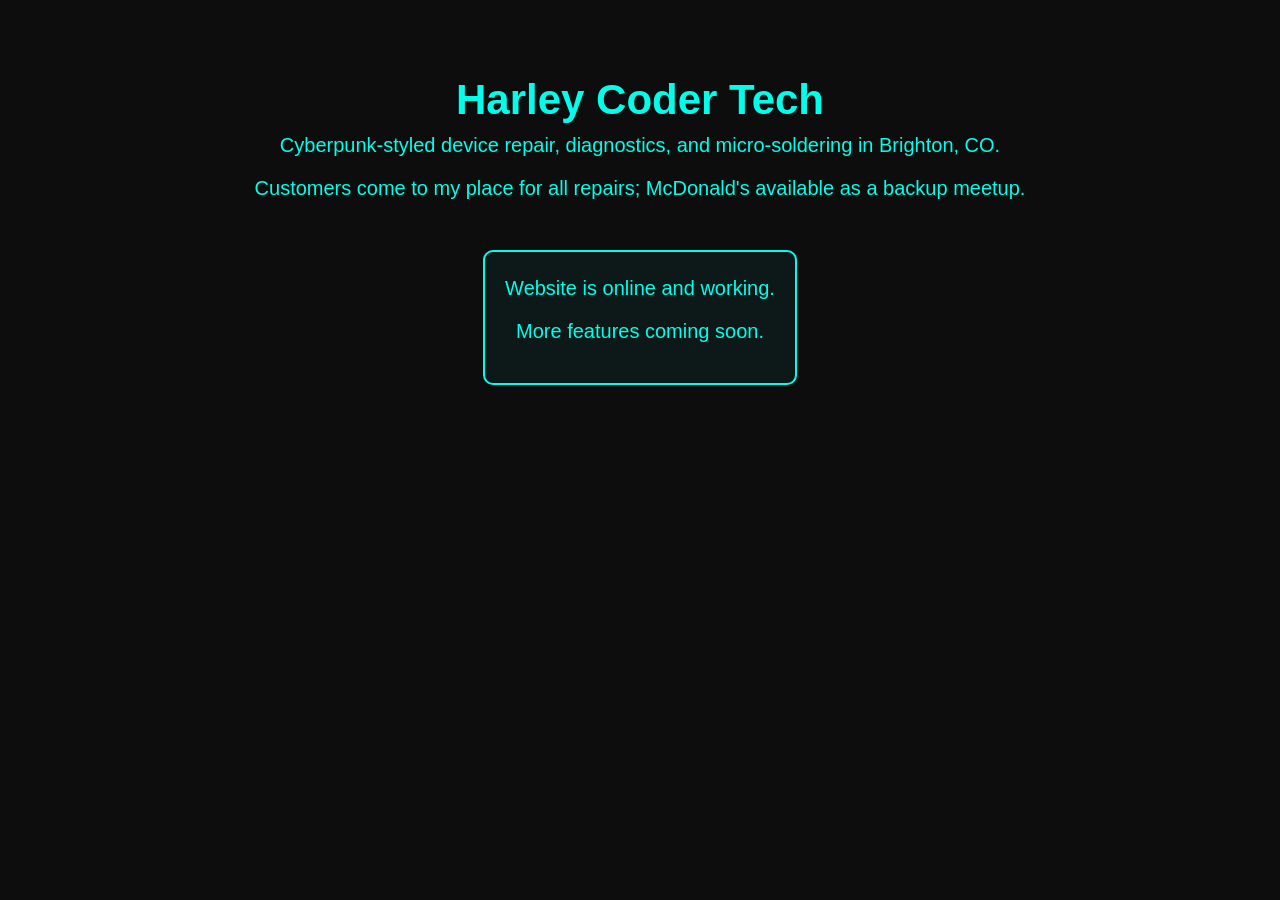
==== index.html @ 74d9d6c1 "Update index.html" ====
                      <!DOCTYPE html>
<html lang="en">
<head>
    <meta charset="UTF-8">
    <meta name="viewport" content="width=device-width, initial-scale=1.0">
    <title>Harley Coder Tech</title>
    <style>
        body {
            background-color: #0d0d0d;
            color: #00ffea;
            font-family: Arial, sans-serif;
            text-align: center;
            padding: 40px;
        }
        h1 {
            font-size: 42px;
            margin-bottom: 10px;
        }
        p {
            font-size: 20px;
            margin-top: 5px;
        }
        .box {
            border: 2px solid #00ffea;
            padding: 20px;
            margin-top: 30px;
            display: inline-block;
            border-radius: 10px;
            background: rgba(0,255,234,0.05);
        }
    </style>
</head>
<body>
    <h1>Harley Coder Tech</h1>
    <p>Cyberpunk‑styled device repair, diagnostics, and micro‑soldering in Brighton, CO.</p>
    <p>Customers come to my place for all repairs; McDonald's available as a backup meetup.</p>

    <div class="box">
        <p>Website is online and working.</p>
        <p>More features coming soon.</p>
    </div>
</body>
</html>
                                                                                                                                                                                                                                                                                                                                                                                                                                                                                                                                                                                                                                                                                                                                                                                                                                                                                                                                                                                                                                                                                                                                                                                                                                                                                                                                                                                                                                                                                                                                                                                                                                                                                                                                                                                                                                                                                                                                                                                                                                                                                                                                                                                                                                                                                                                                                                                                                                                                                                                                                                                                                                                                                                                                                                                                                                                                                                                                                                                                                                                                                                                                                                                                                                                                                                                                                                                                                                                                                                                                                                                                                                                                                                                                                                                                                                                                                                                                                                                                                                                                                                                                                                                                                                                                                                                                                                                                                                                                                                                                                                                                                                                                                                                                                                                                                                                                                                                                                                                                                                                                                                                                                                                                                                                                                                                                                                                                                                                                                                                                                                                                                                                                                                                                                                                                                                                                                                                                                                                                                                                                                                                                                                                                                                                                                                                                                                                                                                                                                                                                                                                                                                                                                                                                                                                                                                                                                                                                                                                                                                                                                                                                                                                                                                                                                                                                                                                                                                                                                                                                                                                                                                                                                                                                                                                                                                                                                                                                                                                                                                                                                                                                                                                                                                                                                                                                                                                                                                                                                                                                                                                                                                                                                                                                                                                                                                                                                                                                                                                                                                                                                                                                                                                                                                                                                                                                                                                                                                                                                                                                                                                                                                                                                                                                                                                                                                                                                                                                                                                                                                                                                                                                                                                                                                                                                                                                                                                                                                                                                                                                                                                                                                                                                                                                                                                                                                                                                                                                                                                                                                                                                                                                                                                                                                                                                                                                                                                                                                                                                                                                                                                                                                                                                                                                                                                                                                                                                                                                                                                                                                                                                                                                                                                                                                                                                                                                                                                                                                                                                                                                                                                                                                                                                                                                                                                                                                                                                                                                                                                                                                                                                                                                                                                                                                                                                                                                                                                                                                                                                                                                                                                                                                                                                                                                                                                                                                                                                                                                                                                                                                                                                                                                                                                                                                                                                                                                                                                                                                                                                                                                                                                                                                                                                                                                                                                                                                                                                                                                                                                                                                                                                                                                                                                                                                                                                                                                                                                                                                                                                                                                                                                                                                                                                                                                                                                                                                                                                                                                                                                                                                                                                                                                                                                                                                                                                                                                                                                                                                                                                                                                                                                                                                                                                                                                                                                                                                                                                                                                                                                                                                                                                                                                                                                                                                                                                                                                                                                                                                                                                                                                                                                                                                                                                                                                                                                                                                                                                                                                                                                                                                                                                                                                                                                                                                                                                                                                                                                                                                                                                                                                                                                                                                                                                                                                                                                                                                                                                                                                                                                                                                                                                                                                                                                                                                                                                                                                                                                                                                                                                                                                                                                                                                                                                                                                                                                                                                                                                                                                                                                                                                                                                                                                                                                                                                                                                                                                                                                                                                                                                                                                                                                                                                                                                                                                                                                                                                                                                                                                                                                                                                                                                                                                                                                                                                                                                                                                                                                                                                                                                                                                                                                                                                                                                                                                                                                                                                                                                                                                                                                                                                                                                                                                                                                                                                                                                                                                                                                                                                                                                                                                                                                                                                                                                                                                                                                                                                                                                                                                                                                                                                                                                                                                                                                                                                                                                                                                                                                                                                                                                                                                                                                                                                                                                                                                                                                                                                                                                                                                                                                                                                                                                                                                                                                                                                                                                                                                                                                                                                                                                                                                                                                                                                                                                                                                                                                                                                                                                                                                                                                                                                                                                                                                                                                                                                                                                                                                                                                                                                                                                                                                                                                                                                                                                                                                                                                                                                                                                                                                                                                                                                                                                                                                                                                                                                                                                                                                                                                                                                                                                                                                                                                                                                                                                                                                                                                                                                                                                                                                                                                                                                                                                                                                                                                                                                                                                                                                                                                                                                                                                                                                                                                                                                                                                                                                                                                                                                                                                                                                                                                                                                                                                                                                                                                                                                                                                                                                                                                                                                                                                                                                                                                                                                                                                                                                                                                                                                                                                                                                                                                                                                                                                                                                                                                                                                                                                                                                                                                                                                                                                                                                                                                                                                                                                                                                                                                                                                                                                                                                                                                                                                                                                                                                                                                                                                                                                                                                                                                                                                                                                                                                                                                                                                                                                                                                                                                                                                                                                                                                                                                                                                                                                                                                                                                                                                                                                                                                                                                                                                                                                                                                                                                                                                                                                                                                                                                                                                                                                                                                                                                                                                                                                                                                                                                                                                                                                                                                                                                                                                                                                                                                                                                                                                                                                                                                                                                                                                                                                                                                                                                                                                                                                                                                                                                                                                                                                                                                                                                                                                                                                                                                                                                                                                                                                                                                                                                                                                                                                                                                                                                                                                                                                                                                                                                                                                                                                                                                                                                                                                                                                                                                                                                                                                                                                                                                                                                                                                                                                                                                                                                                                                                                                                                                                                                                                                                                                                                                                                                                                                                                                                                                                                                                                                                                                                                                                                                                                                                                                                                                                                                                                                                                                                                                                                                                                                                                                                                                                                                                                                                                                                                                                                                                                                                                                                                                                                                                                                                                                                                                                                                                                                                                                                                                                                                                                                                                                                                                                                                                                                                                                                                                                                                                                                                                                                                                                                                                                                                                                                                                                                                                                                                                                                                                                                                                                                                                                                                                                                                                                                                                                                                                                                                                                                                                                                                                                                                                                                                                                                                                                                                                                                                                                                                                                                                                                                                                                                                                                                                                                                                                                                                                                                                                                                                                                                                                                                                                                                                                                                                                                                                                                                                                                                                                                                                                                                                                                                                                                                                                                                                                                                                                                                                                                                                                                                                                                                                                                                                                                                                                                                                                                                                                                                                                                                                                                                                                                                                                                                                                                                                                                                                                                                                                                                                                                                                                                                                                                                                                                                                                                                                                                                                                                                                                                                                                                                                                                                                                                                                                                                                                                                                                                                                                                                                                                                                                                                                                                                                                                                                                                                                                                                                                                                                                                                                                                                                                                                                                                                                                                                                                                                                                                                                                                                                                                                                                                                                                                                                                                                                                                                                                                                                                                                                                                                                                                                                                                                                                                                                                                                                                                                                                                                                                                                                                                                                                                                                                                                                                                                                                                                                                                                                                                                                                                                                                                                                                                                                                                                                                                                                                                                                                                                                                                                                                                                                                                                                                                                                                                                                                                                                                                                                                                                                                                                                                                                                                                                                                                                                                                                                                                                                                                                                                                                                                                                                                                                                                                                                                                                                                                                                                                                                                                                                                                                                                                                                                                                                                                                                                                                                                                                                                                                                                                                                                                                                                                                                                                                                                                                                                                                                                                                                                                                                                                                                                                                                                                                                                                                                                                                                                                                                                                                                                                                                                                                                                                                                                                                                                                                                                                                                                                                                                                                                                                                                                                                                                                                                                                                                                                                                                                                                                                                                                                                                                                                                                                                                                                                                                                                                                                                                                                                                                                                                                                                                                                                                                                                                                                                                                                                                                                                                                                                                                                                                                                                                                                                                                                                                                                                                                                                                                                                                                                                                                                                                                                                                                                                                                                                                                                                                                                                                                                                                                                                                                                                                                                                                                                                                                                                                                                                                                                                                                                                                                                                                                                                                                                                                                                                                                                                                                                                                                                                                                                                                                                                                                                                                                                                                                                                                                                                                                                                                                                                                                                                                                                                                                                                                                                                                                                                                                                                                                                                                                                                                                                                                                                                                                                                                                                                                                                                                                                                                                                                                                                                                                                                                                                                                                                                                                                                                                                                                                                                                                                                                                                                                                                                                                                                                                                                                                                                                                                                                                                                                                                                                                                                                                                                                                                                                                                                                                                                                                                                                                                                                                                                                                                                                                                                                                                                                                                                                                                                                                                                                                                                                                                                                                                                                                                                                                                                                                                                                                                                                                                                                                                                                                                                                                                                                                                                                                                                                                                                                                                                                                                                                                                                                                                                                                                                                                                                                                                                                                                                                                                                                                                                                                                                                                                                                                                                                                                                                                                                                                                                                                                                                                                                                                                                                                                                                                                                                                                                                                                                                                                                                                                                                                                                                                                                                                                                                                                                                                                                                                                                                                                                                                                                                                                                                                                                                                                                                                                                                                                                                                                                                                                                                                                                                                                                                                                                                                                                                                                                                                                                                                                                                                                                                                                                                                                                                                                                                                                                                                                                                                                                                                                                                                                                                                                                                                                                                                                                                                                                                                                                                                                                                                                                                                                                                                                                                                                                                                                                                                                                                                                                                                                                                                                                                                                                                                                                                                                                                                                                                                                                                                                                                                                                                                                                                                                                                                                                                                                                                                                                                                                                                                                                                                                                                                                                                                                                                                                                                                                                                                                                                                                                                                                                                                                                                                                                                                                                                                                                                                                                                                                                                                                                                                                                                                                                                                                                                                                                                                                                                                                                                                                                                                                                                                                                                                                                                                                                                                                                                                                                                                                                                                                                                                                                                                                                                                                                                                                                                                                                                                                                                                                                                                                                                                                                                                                                                                                                                                                                                                                                                                                                                                                                                                                                                                                                                                                                                                                                                                                                                                                                                                                                                                                                                                                                                                                                                                                                                                                                                                                                                                                                                                                                                                                                                                                                                                                                                                                                                                                                                                                                                                                                                                                                                                                                                                                                                                                                                                                                                                                                                                                                                                                                                                                                                                                                                                                                                                                                                                                                                                                                                                                                                                                                                                                                                                                                                                                                                                                                                                                                                                                                                                                                                                                                                                                                                                                                                                                                                                                                                                                                                                                                                                                                                                                                                                                                                                                                                                                                                                                                                                                                                                                                                                                                                                                                                                                                                                                                                                                                                                                                                                                                                                                                                                                                                                                                                                                                                                                                                                                                                                                                                                                                                                                                                                                                                                                                                                                                                                                                                                                                                                                                                                                                                                                                                                                                                                                                                                                                                                                                                                                                                                                                                                                                                                                                                                                                                                                                                                                                                                                                                                                                                                                                                                                                                                                                                                                                                                                                                                                                                                                                                                                                                                                                                                                                                                                                                                                                                                                                                                                                                                                                                                                                                                                                                                                                                                                                                                                                                                                                                                                                                                                                                                                                                                                                                                                                                                                                                                                                                                                                                                                                                                                                                                                                                                                                                                                                                                                                                                                                                                                                                                                                                                                                                                                                                                                                                                                                                                                                                                                                                                                                                                                                                                                                                                                                                                                                                                                                                                                                                                                                                                                                                                                                                                                                                                                                                                                                                                                                                                                                                                                                                                                                                                                                                                                                                                                                                                                                                                                                                                                                                                                                                                                                                                                                                                                                                                                                                                                                                                                                                                                                                                                                                                                                                                                                                                                                                                                                                                                                                                                                                                                                                                                                                                                                                                                                                                                                                                                                                                                                                                                                                                                                                                                                                                                                                                                                                                                                                                                                                                                                                                                                                                                                                                                                                                                                                                                                                                                                                                                                                                                                                                                                                                                                                                                                                                                                                                                                                                                                                                                                                                                                                                                                                                                                                                                                                                                                                                                                                                                                                                                                                                                                                                                                                                                                                                                                                                                                                                                                                                                                                                                                                                                                                                                                                                                                                                                                                                                                                                                                                                                                                                                                                                                                                                                                                                                                                                                                                                                                                                                                                                                                                                                                                                                                                                                                                                                                                                                                                                                                                                                                                                                                                                                                                                                                                                                                                                                                                                                                                                                                                                                                                                                                                                                                                                                                                                                                                                                                                                                                                                                                                                                                                                                                                                                                                                                                                                                                                                                                                                                                                                                                                                                                                                                                                                                                                                                                                                                                                                                                                                                                                                                                                                                                                                                                                                                                                                                                                                                                                                                                                                                                                                                                                                                                                                                                                                                                                                                                                                                                                                                                                                                                                                                                                                                                                                                                                                                                                                                                                                                                                                                                                                                                                                                                                                                                                                                                                                                                                                                                                                                                                                                                                                                                                                                                                                                                                                                                                                                                                                                                                                                                                                                                                                                                                                                                                                                                                                                                                                                                                                                                                                                                                                                                                                                                                                                                                                                                                                                                                                                                                                                                                                                                                                                                                                                                                                                                                                                                                                                                                                                                                                                                                                                                                                                                                                                                                                                                                                                                                                                                                                                                                                                                                                                                                                                                                                                                                                                                                                                                                                                                                                                                                                                                                                                                                                                                                                                                                                                                                                                                                                                                                                                                                                                                                                                                                                                                                                                                                                                                                                                                                                                                                                                                                                                                                                                                                                                                                                                                                                                                                                                                                                                                                                                                                                                                                                                                                                                                                                                                                                                                                                                                                                                                                                                                                                                                                                                                                                                                                                                                                                                                                                                                                                                                                                                                                                                                                                                                                                                                                                                                                                                                                                                                                                                                                                                                                                                                                                                                                                                                                                                                                                                                                                                                                                                                                                                                                                                                                                                                                                                                                                                                                                                                                                                                                                                                                                                                                                                                                                                                                                                                                                                                                                                                                                                                                                                                                                                                                                                                                                                                                                                                                                                                                                                                                                                                                                                                                                                                                                                                                                                                                                                                                                                                                                                                                                                                                                                                                                                                                                                                                                                                                                                                                                                                                                                                                                                                                                                                                                                                                                                                                                                                                                                                                                                                                                                                                                                                                                                                                                                                                                                                                                                                                                                                                                                                                                                                                                                                                                                                                                                                                                                                                                                                                                                                                                                                                                                                                                                                                                                                                                                                                                                                                                                                                                                                                                                                                                                                                                                                                                                                                                                                                                                                                                                                                                                                                                                                                                                                                                                                                                                                                                                                                                                                                                                                                                                                                                                                                                                                                                                                                                                                                                                                                                                                                                                                                                                                                                                                                                                                                                                                                                                                                                                                                                                                                                                                                                                                                                                                                                                                                                                                                                                                                                                                                                                                                                                                                                                                                                                                                                                                                                                                                                                                                                                                                                                                                                                                                                                                                                                                                                                                                                                                                                                                                                                                                                                                                                                                                                                                                                                                                                                                                                                                                                                                                                                                                                                                                                                                                                                                                                                                                                                                                                                                                                                                                                                                                                                                                                                                                                                                                                                                                                                                                                                                                                                                                                                                                                                                                                                                                                                                                                                                                                                                                                                                                                                                                                                                                                                                                                                                                                                                                                                                                                                                                                                                                                                                                                                                                                                                                                                                                                                                                                                                                                                                                                                                                                                                                                                                                                                                                                                                                                                                                                                                                                                                                                                                                                                                                                                                                                                                                                                                                                                                                                                                                                                                                                                                                                                                                                                                                                                                                                                                                                                                                                                                                                                                                                                                                                                                                                                                                                                                                                                                                                                                                                                                                                                                                                                                                                                                                                                                                                                                                                                                                                                                                                                                                                                                                                                                                                                                                                                                                                                                                                                                                                                                                                                                                                                                                                                                                                                                                                                                                                                                                                                                                                                                                                                                                                                                                                                                                                                                                                                                                                                                                                                                                                                                                                                                                                                                                                                                                                                                                                                                                                                                                                                                                                                                                                                                                                                                                                                                                                                                                                                                                                                                                                                                                                                                                                                                                                                                                                                                                                                                                                                                                                                                                                                                                                                                                                                                                                                                                                                                                                                                                                                                                                                                                                                                                                                                                                                                                                                                                                                                                                                                                                                                                                                                                                                                                                                                                                                                                                                                                                                                                                                                                                                                                                                                                                                                                                                                                                                                                                                                                                                                                                                                                                                                                                                                                                                                                                                                                                                                                                                                                                                                                                                                                                                                                                                                                                                                                                                                                                                                                                                                                                                                                                                                                                                                                                                                                                                                                                                                                                                                                                                                                                                                                                                                                                                                                                                                                                                                                                                                                                                                                                                                                                                                                                                                                                                                                                                                                                                                                                                                                                                                                                                                                                                                                                                                                                                                                                                                                                                                                                                                                                                                                                                                                                                                                                                                                                                                                                                                                                                                                                                                                                                                                                                                                                                                                                                                                                                                                                                                                                                                                                                                                                                                                                                                                                                                                                                                                                                                                                                                                                                                                                                                                                                                                                                                                                                                                                                                                                                                                                                                                                                                                                                                                                                                                                                                                                                                                                                                                                                                                                                                                                                                                                                                                                                                                                                                                                                                                                                                                                                                                                                                                                                                                                                                                                                                                                                                                                                                                                                                                                                                                                                                                                                                                                                                                                                                                                                                                                                                                                                                                                                                                                                                                                                                                                                                                                                                                                                                                                                                                                                                                                                                                                                                                                                                                                                                                                                                                                                                                                                                                                                                                                                                                                                                                                                                                                                                                                                                                                                                                                                                                                                                                                                                                                                                                                                                                                                                                                                                                                                                                                                                                                                                                                                                                                                                                                                                                                                                                                                                                                                                                                                                                                                                                                                                                                                                                                                                                                                                                                                                                                                                                                                                                                                                                                                                                                                                                                                                                                                                                                                                                                                                                                                                                                                                                                                                                                                                                                                                                                                                                                                                                                                                                                                                                                                                                                                                                                                                                                                                                                                                                                                                                                                                                                                                                                                                                                                                                                                                                                                                                                                                                                                                                                                                                                                                                                                                                                                                                                                                                                                                                                                                                                                                                                                                                                                                                                                                                                                                                                                                                                                                                                                                                                                                                                                                                                                                                                                                                                                                                                                                                                                                                                                                                                                                                                                                                                                                                                                                                                                                                                                                                                                                                                                                                                                                                                                                                                                                                                                                                                                                                                                                                                                                                                                                                                                                                                                                                                                                                                                                                                                                                                                                                                                                                                                                                                                                                                                                                                                                                                                                                                                                                                                                                                                                                                                                                                                                                                                                                                                                                                                                                                                                                                                                                                                                                                                                                                                                                                                                                                                                                                                                                                                                                                                                                                                                                                                                                                                                                                                                                                                                                                                                                                                                                                                                                                                                                                                                                                                                                                                                                                                                                                                                                                                                                                                                                                                                                                                                                                                                                                                                                                                                                                                                                                                                                                                                                                                                                                                                                                                                                                                                                                                                                                                                                                                                                                                                                                                                                                                                                                                                                                                                                                                                                                                                                                                                                                                                                                                                                                                                                                                                                                                                                                                                                                                                                                                                                                                                                                                                                                                                                                                                                                                                                                                                                                                                                                                                                                                                                                                                                                                                                                                                                                                                                                                                                                                                                                                                                                                                                                                                                                                                                                                                                                                                                                                                                                                                                                                                                                                                                                                                                                                                                                                                                                                                                                                                                                                                                                                                                                                                                                                                                                                                                                                                                                                                                                                                                                                                                                                                                                                                                                                                                                                                                                                                                                                                                                                                                                                                                                                                                                                                                                                                                                                                                                                                                                                                                                                                                                                                                                                                                                                                                                                                                                                                                                                                                                                                                                                                                                                                                                                                                                                                                                                                                                                                                                                                                                                                                                                                                                                                                                                                                                                                                                                                                                                                                                                                                                                                                                                                                                                                                                                                                                                                                                                                                                                                                                                                                                                                                                                                                                                                                                                                                                                                                                                                                                                                                                                                                                                                                                                                                                                                                                                                                                                                                                                                                                                                                                                                                                                                                                                                                                                                                                                                                                                                                                                                                                                                                                                                                                                                                                                                                                                                                                                                                                                                                                                                                                                                                                                                                                                                                                                                                                                                                                                                                                                                                                                                                                                                                                                                                                                                                                                                                                                                                                                                                                                                                                                                                                                                                                                                                                                                                                                                                                                                                                                                                                                                                                                                                                                                                                                                                                                                                                                                                                                                                                                                                                                                                                                                                                                                                                                                                                                                                                                                                                                                                                                                                                                                                                                                                                                                                                                                                                                                                                                                                                                                                                                                                                                                                                                                                                                                                                                                                                                                                                                                                                                                                                                                                                                                                                                                                                                                                                                                                                                                                                                                                                                                                                                                                                                                                                                                                                                                                                                                                                                                                                                                                                                                                                                                                                                                                                                                                                                                                                                                                                                                                                                                                                                                                                                                                                                                                                                                                                                                                                                                                                                                                                                                                                                                                                                                                                                                                                                                                                                                                                                                                                                                                                                                                                                                                                                                                                                                                                                                                                                                                                                                                                                                                                                                                                                                                                                                                                                                                                                                                                                                                                                                                                                                                                                                                                                                                                                                                                                                                                                                                                                                                                                                                                                                                                                                                                                                                                                                                                                                                                                                                                                                                                                                                                                                                                                                                                                                                                                                                                                                                                                                                                                                                                                                                                                                                                                                                                                                                                                                                                                                                                                                                                                                                                                                                                                                                                                                                                                                                                                                                                                                                                                                                                                                                                                                                                                                                                                                                                                                                                                                                                                                                                                                                                                                                                                                                                                                                                                                                                                                                                                                                                                                                                                                                                                                                                                                                                                                                                                                                                                                                                                                                                                                                                                                                                                                                                                                                                                                                                                                                                                                                                                                                                                                                                                                                                                                                                                                                                                                                                                                                                                                                                                                                                                                                                                                                                                                                                                                                                                                                                                                                                                                                                                                                                                                                                                                                                                                                                                                                                                                                                                                                                                                                                                                                                                                                                                                                                                                                                                                                                                                                                                                                                                                                                                                                                                                                                                                                                                                                                                                                                                                                                                                                                                                                                                                                                                                                                                                                                                                                                                                                                                                                                                                                                                                                                                                                                                                                                                                                                                                                                                                                                                                                                                                                                                                                                                                                                                                                                                                                                                                                                                                                                                                                                                                                                                                                                                                                                                                                                                                                                                                                                                                                                                                                                                                                                                                                                                                                                                                                                                                                                                                                                                                                                                                                                                                                                                                                                                                                                                                                                                                                                                                                                                                                                                                                                                                                                                                                                                                                                                                                                                                                                                                                                                                                                                                                                                                                                                                                                                                                                                                                                                                                                                                                                                                                                                                                                                                                                                                                                                                                                                                                                                                                                                                                                                                                                                                                                                                                                                                                                                                                                                                                                                                                                                                                                                                                                                                                                                                                                                                                                                                                                                                                                                                                                                                                                                                                                                                                                                                                                                                                                                                                                                                                                                                                                                                                                                                                                                                                                                                                                                                                                                                                                                                                                                                                                                                                                                                                                                                                                                                                                                                                                                                                                                                                                                                                                                                                                                                                                                                                                                                                                                                                                                                                                                                                                                                                                                                                                                                                                                                                                                                                                                                                                                                                                                                                                                                                                                                                                                                                                                                                                                                                                                                                                                                                                                                                                                                                                                                                                                                                                                                                                                                                                                                                                                                                                                                                                                                                                                                                                                                                                                                                                                                                                                                                                                                                                                                                                                                                                                                                                                                                                                                                                                                                                                                                                                                                                                                                                                                                                                                                                                                                                                                                                                                                                                                                                                                                                                                                                                                                                                                                                                                                                                                                                                                                                                                                                                                                                                                                                                                                                                                                                                                                                                                                                                                                                                                                                                                                                                                                                                                                                                                                                                                                                                                                                                                                                                                                                                                                                                                                                                                                                                                                                                                                                                                                                                                                                                                                                                                                                                                                                                                                                                                                                                                                                                                                                                                                                                                                                                                                                                                                                                                                                                                                                                                                                                                                                                                                                                                                                                                                                                                                                                                                                                                                                                                                                                                                                                                                                                                                                                                                                                                                                                                                                                                                                                                                                                                                                                                                                                                                                                                                                                                                                                                                                                                                                                                                                                                                                                                                                                                                                                                                                                                                                                                                                                                                                                                                                                                                                                                                                                                                                                                                                                                                                                                                                                                                                                                                                                                                                                                                                                                                                                                                                                                                                                                                                                                                                                                                                                                                                                                                                                                                                                                                                                                                                                                                                                                                                                                                                                                                                                                                                                                                                                                                                                                                                                                                                                                                                                                                                                                                                                                                                                                                                                                                                                                                                                                                                                                                                                                                                                                                                                                                                                                                                                                                                                                                                                                                                                                                                                                                                                                                                                                                                                                                                                                                                                                                                                                                                                                                                                                                                                                                                                                                                                                                                                                                                                                                                                                                                                                                                                                                                                                                                                                                                                                                                                                                                                                                                                                                                                                                                                                                                                                                                                                                                                                                                                                                                                                                                                                                                                                                                                                                                                                                                                                                                                                                                                                                                                                                                                                                                                                                                                                                                                                                                                                                                                                                                                                                                                                                                                                                                                                                                                                                                                                                                                                                                                                                                                                                                                                                                                                                                                                                                                                                                                                                                                                                                                                                                                                                                                                                                                                                                                                                                                                                                                                                                                                                                                                                                                                                                                                                                                                                                                                                                                                                                                                                                                                                                                                                                                                                                                                                                                                                                                                                                                                                                                                                                                                                                                                                                                                                                                                                                                                                                                                                                                                                                                                                                                                                                                                                                                                                                                                                                                                                                                                                                                                                                                                                                                                                                                                                                                                                                                                                                                                                                                                                                                                                                                                                                                                                                                                                                                                                                                                                                                                                                                                                                                                                                                                                                                                                                                                                                                                                                                                                                                                                                                                                                                                                                                                                                                                                                                                                                                                                                                                                                                                                                                                                                                                                                                                                                                                                                                                                                                                                                                                                                                                                                                                                                                                                                                                                                                                                                                                                                                                                                                                                                                                                                                                                                                                                                                                                                                                                                                                                                                                                                                                                                                                                                                                                                                                                                                                                                                                                                                                                                                                                                                                                                                                                                                                                                                                                                                                                                                                                                                                                                                                                                                                                                                                                                                                                                                                                                                                                                                                                                                                                                                                                                                                                                                                                                                                                                                                                                                                                                                                                                                                                                                                                                                                                                                                                                                                                                                                                                                                                                                                                                                                                                                                                                                                                                                                                                                                                                                                                                                                                                                                                                                                                                                                                                                                                                                                                                                                                                                                                                                                                                                                                                                                                                                                                                                                                                                                                                                                                                                                                                                                                                                                                                                                                                                                                                                                                                                                                                                                                                                                                                                                                                                                                                                                                                                                                                                                                                                                                                                                                                                                                                                                                                                                                                                                                                                                                                                                                                                                                                                                                                                                                                                                                                                                                                                                                                                                                                                                                                                                                                                                                                                                                                                                                                                                                                                                                                                                                                                                                                                                                                                                                                                                                                                                                                                                                                                                                                                                                                                                                                                                                                                                                                                                                                                                                                                                                                                                                                                                                                                                                                                                                                                                                                                                                                                                                                                                                                                                                                                                                                                                                                                                                                                                                                                                                                                                                                                                                                                                                                                                                                                                                                                                                                                                                                                                                                                                                                                                                                                                                                                                                                                                                                                                                                                                                                                                                                                                                                                                                                                                                                                                                                                                                                                                                                                                                                                                                                                                                                                                                                                                                                                                                                                                                                                                                                                                                                                                                                                                                                                                                                                                                                                                                                                                                                                                                                                                                                                                                                                                                                                                                                                                                                                                                                                                                                                                                                                                                                                                                                                                                                                                                                                                                                                                                                                                                                                                                                                                                                                                                                                                                                                                                                                                                                                                                                                                                                                                                                                                                                                                                                                                                                                                                                                                                                                                                                                                                                                                                                                                                                                                                                                                                                                                                                                                                                                                                                                                                                                                                                                                                                                                                                                                                                                                                                                                                                                                                                                                                                                                                                                                                                                                                                                                                                                                                                                                                                                                                                                                                                                                                                                                                                                                                                                                                                                                                                                                                                                                                                                                                                                                                                                                                                                                                                                                                                                                                                                                                                                                                                                                                                                                                                                                                                                                                                                                                                                                                                                                                                                                                                                                                                                                                                                                                                                                                                                                                                                                                                                                                                                                                                                                                                                                                                                                                                                                                                                                                                                                                                                                                                                                                                                                                                                                                                                                                                                                                                                                                                                                                                                                                                                                                                                                                                                                                                                                                                                                                                                                                                                                                                                                                                                                                                                                                                                                                                                                                                                                                                                                                                                                                                                                                                                                                                                                                                                                                                                                                                                                                                                                                                                                                                                                                                                                                                                                                                                                                                                                                                                                                                                                                                                                                                                                                                                                                                                                                                                                                                                                                                                                                                                                                                                                                                                                                                                                                                                                                                                                                                                                                                                                                                                                                                                                                                                                                                                                                                                                                                                                                                                                                                                                                                                                                                                                                                                                                                                                                                                                                                                                                                                                                                                                                                                                                                                                                                                                                                                                                                                                                                                                                                                                                                                                                                                                                                                                                                                                                                                                                                                                                                                                                                                                                                                                                                                                                                                                                                                                                                                                                                                                                                                                                                                                                                                                                                                                                                                                                                                                                                                                                                                                                                                                                                                                                                                                                                                                                                                                                                                                                                                                                                                                                                                                                                                                                                                                                                                                                                                                                                                                                                                                                                                                                                                                                                                                                                                                                                                                                                                                                                                                                                                                                                                                                                                                                                                                                                                                                                                                                                                                                                                                                                                                                                                                                                                                                                                                                                                                                                                                                                                                                                                                                                                                                                                                                                                                                                                                                                                                                                                                                                                                                                                                                                                                                                                                                                                                                                                                                                                                                                                                                                                                                                                                                                                                                                                                                                                                                                                                                                                                                                                                                                                                                                                                                                                                                                                                                                                                                                                                                                                                                                                                                                                                                                                                                                                                                                                                                                                                                                                                                                                                                                                                                                                                                                                                                                                                                                                                                                                                                                                                                                                                                                                                                                                                                                                                                                                                                                                                                                                                                                                                                                                                                                                                                                                                                                                                                                                                                                                                                                                                                                                                                                                                                                                                                                                                                                                                                                                                                                                                                                                                                                                                                                                                                                                                                                                                                                                                                                                                                                                                                                                                                                                                                                                                                                                                                                                                                                                                                                                                                                                                                                                                                                                                                                                                                                                                                                                                                                                                                                                                                                                                                                                                                                                                                                                                                                                                                                                                                                                                                                                                                                                                                                                                                                                                                                                                                                                                                                                                                                                                                                                                                                                                                                                                                                                                                                                                                                                                                                                                                                                                                                                                                                                                                                                                                                                                                                                                                                                                                                                                                                                                                                                                                                                                                                                                                                                                                                                                                                                                                                                                                                                                                                                                                                                                                                                                                                                                                                                                                                                                                                                                                                                                                                                                                                                                                                                                                                                                                                                                                                                                                                                                                                                                                                                                                                                                                                                                                                                                                                                                                                                                                                                                                                                                                                                                                                                                                                                                                                                                                                                                                                                                                                                                                                                                                                                                                                                                                                                                                                                                                                                                                                                                                                                                                                                                                                                                                                                                                                                                                                                                                                                                                                                                                                                                                                                                                                                                                                                                                                                                                                                                                                                                                                                                                                                                                                                                                                                                                                                                                                                                                                                                                                                                                                                                                                                                                                                                                                                                                                                                                                                                                                                                                                                                                                                                                                                                                                                                                                                                                                                                                                                                                                                                                                                                                                                                                                                                                                                                                                                                                                                                                                                                                                                                                                                                                                                                                                                                                                                                                                                                                                                                                                                                                                                                                                                                                                                                                                                                                                                                                                                                                                                                                                                                                                                                                                                                                                                                                                                                                                                                                                                                                                                                                                                                                                                                                                                                                                                                                                                                                                                                                                                                                                                                                                                                                                                                                                                                                                                                                                                                                                                                                                                                                                                                                                                                                                                                                                                                                                                                                                                                                                                                                                                                                                                                                                                                                                                                                                                                                                                                                                                                                                                                                                                                                                                                                                                                                                                                                                                                                                                                                                                                                                                                                                                                                                                                                                                                                                                                                                                                                                                                                                                                                                                                                                                                                                                                                                                                                                                                                                                                                                                                                                                                                                                                                                                                                                                                                                                                                                                                                                                                                                                                                                                                                                                                                                                                                                                                                                                                                                                                                                                                                                                                                                                                                                                                                                                                                                                                                                                                                                                                                                                                                                                                                                                                                                                                                                                                                                                                                                                                                                                                                                                                                                                                                                                                                                                                                                                                                                                                                                                                                                                                                                                                                                                                                                                                                                                                                                                                                                                                                                                                                                                                                                                                                                                                                                                                                                                                                                                                                                                                                                                                                                                                                                                                                                                                                                                                                                                                                                                                                                                                                                                                                                                                                                                                                                                                                                                                                                                                                                                                                                                                                                                                                                                                                                                                                                                                                                                                                                                                                                                                                                                                                                                                                                                                                                                                                                                                                                                                                                                                                                                                                                                                                                                                                                                                                                                                                                                                                                                                                                                                                                                                                                                                                                                                                                                                                                                                                                                                                                                                                                                                                                                                                                                                                                                                                                                                                                                                                                                                                                                                                                                                                                                                                                                                                                                                                                                                                                                                                                                                                                                                                                                                                                                                                                                                                                                                                                                                                                                                                                                                                                                                                                                                                                                                                                                                                                                                                                                                                                                                                                                                                                                                                                                                                                                                                                                                                                                                                                                                                                                                                                                                                                                                                                                                                                                                                                                                                                                                                                                                                                                                                                                                                                                                                                                                                                                                                                                                                                                                                                                                                                                                                                                                                                                                                                                                                                                                                                                                                                                                                                                                                                                                                                                                                                                                                                                                                                                                                                                                                                                                                                                                                                                                                                                                                                                                                                                                                                                                                                                                                                                                                                                                                                                                                                                                                                                                                                                                                                                                                                                                                                                                                                                                                                                                                                                                                                                                                                                                                                                                                                                                                                                                                                                                                                                                                                                                                                                                                                                                                                                                                                                                                                                                                                                                                                                                                                                                                                                                                                                                                                                                                                                                                                                                                                                                                                                                                                                                                                                                                                                                                                                                                                                                                                                                                                                                                                                                                                                                                                                                                                                                                                                                                                                                                                                                                                                                                                                                                                                                                                                                                                                                                                                                                                                                                                                                                                                                                                                                                                                                                                                                                                                                                                                                                                                                                                                                                                                                                                                                                                                                                                                                                                                                                                                                                                                                                                                                                                                                                                                                                                                                                                                                                                                                                                                                                                                                                                                                                                                                                                                                                                                                                                                                                                                                                                                                                                                                                                                                                                                                                                                                                                                                                                                                                                                                                                                                                                                                                                                                                                                                                                                                                                                                                                                                                                                                                                                                                                                                                                                                                                                                                                                                                                                                                                                                                                                                                                                                                                                                                                                                                                                                                                                                                                                                                                                                                                                                                                                                                                                                                                                                                                                                                                                                                                                                                                                                                                                                                                                                                                                                                                                                                                                                                                                                                                                                                                                                                                                                                                                                                                                                                                                                                                                                                                                                                                                                                                                                                                                                                                                                                                                                                                                                                                                                                                                                                                                                                                                                                                                                                                                                                                                                                                                                                                                                                                                                                                                                                                                                                                                                                                                                                                                                                                                                                                                                                                                                                                                                                                                                                                                                                                                                                                                                                                                                                                                                                                                                                                                                                                                                                                                                                                                                                                                                                                                                                                                                                                                                                                                                                                                                                                                                                                                                                                                                                                                                                                                                                                                                                                                                                                                                                                                                                                                                                                                                                                                                                                                                                                                                                                                                                                                                                                                                                                                                                                                                                                                                                                                                                                                                                                                                                                                                                                                                                                                                                                                                                                                                                                                                                                                                                                                                                                                                                                                                                                                                                                                                                                                                                                                                                                                                                                                                                                                                                                                                                                                                                                                                                                                                                                                                                                                                                                                                                                                                                                                                                                                                                                                                                                                                                                                                                                                                                                                                                                                                                                                                                                                                                                                                                                                                                                                                                                                                                                                                                                                                                                                                                                                                                                                                                                                                                                                                                                                                                                                                                                                                                                                                                                                                                                                                                                                                                                                                                                                                                                                                                                                                                                                                                                                                                                                                                                                                                                                                                                                                                                                                                                                                                                                                                                                                                                                                                                                                                                                                                                                                                                                                                                                                                                                                                                                                                                                                                                                                                                                                                                                                                                                                                                                                                                                                                                                                                                                                                                                                                                                                                                                                                                                                                                                                                                                                                                                                                                                                                                                                                                                                                                                                                                                                                                                                                                                                                                                                                                                                                                                                                                                                                                                                                                                                                                                                                                                                                                                                                                                                                                                                                                                                                                                                                                                                                                                                                                                                                                                                                                                                                                                                                                                                                                                                                                                                                                                                                                                                                                                                                                                                                                                                                                                                                                                                                                                                                                                                                                                                                                                                                                                                                                                                                                                                                                                                                                                                                                                                                                                                                                                                                                                                                                                                                                                                                                                                                                                                                                                                                                                                                                                                                                                                                                                                                                                                                                                                                                                                                                                                                                                                                                                                                                                                                                                                                                                                                                                                                                                                                                                                                                                                                                                                                                                                                                                                                                                                                                                                                                                                                                                                                                                                                                                                                                                                                                                                                                                                                                                                                                                                                                                                                                                                                                                                                                                                                                                                                                                                                                                                                                                                                                                                                                                                                                                                                                                                                                                                                                                                                                                                                                                                                                                                                                                                                                                                                                                                                                                                                                                                                                                                                                                                                                                                                                                                                                                                                                                                                                                                                                                                                                                                                                                                                                                                                                                                                                                                                                                                                                                                                                                                                                                                                                                                                                                                                                                                                                                                                                                                                                                                                                                                                                                                                                                                                                                                                                                                                                                                                                                                                                                                                                                                                                                                                                                                                                                                                                                                                                                                                                                                                                                                                                                                                                                                                                                                                                                                                                                                                                                                                                                                                                                                                                                                                                                                                                                                                                                                                                                                                                                                                                                                                                                                                                                                                                                                                                                                                                                                                                                                                                                                                                                                                                                                                                                                                                                                                                                                                                                                                                                                                                                                                                                                                                                                                                                                                                                                                                                                                                                                                                                                                                                                                                                                                                                                                                                                                                                                                                                                                                                                                                                                                                                                                                                                                                                                                                                                                                                                                                                                                                                                                                                                                                                                                                                                                                                                                                                                                                                                                                                                                                                                                                                                                                                                                                                                                                                                                                                                                                                                                                                                                                                                                                                                                                                                                                                                                                                                                                                                                                                                                                                                                                                                                                                                                                                                                                                                                                                                                                                                                                                                                                                                                                                                                                                                                                                                                                                                                                                                                                                                                                                                                                                                                                                                                                                                                                                                                                                                                                                                                                                                                                                                                                                                                                                                                                                                                                                                                                                                                                                                                                                                                                                                                                                                                                                                                                                                                                                                                                                                                                                                                                                                                                                                                                                                                                                                                                                                                                                                                                                                                                                                                                                                                                                                                                                                                                                                                                                                                                                                                                                                                                                                                                                                                                                                                                                                                                                                                                                                                                                                                                                                                                                                                                                                                                                                                                                                                                                                                                                                                                                                                                                                                                                                                                                                                                                                                                                                                                                                                                                                                                                                                                                                                                                                                                                                                                                                                                                                                                                                                                                                                                                                                                                                                                                                                                                                                                                                                                                                                                                                                                                                                                                                                                                                                                                                                                                                                                                                                                                                                                                                                                                                                                                                                                                                                                                                                                                                                                                                                                                                                                                                                                                                                                                                                                                                                                                                                                                                                                                                                                                                                                                                                                                                                                                                                                                                                                                                                                                                                                                                                                                                                                                                                                                                                                                                                                                                                                                                                                                                                                                                                                                                                                                                                                                                                                                                                                                                                                                                                                                                                                                                                                                                                                                                                                                                                                                                                                                                                                                                                                                                                                                                                                                                                                                                                                                                                                                                                                                                                                                                                                                                                                                                                                                                                                                                                                                                                                                                                                                                                                                                                                                                                                                                                                                                                                                                                                                                                                                                                                                                                                                                                                                                                                                                                                                                                                                                                                                                                                                                                                                                                                                                                                                                                                                                                                                                                                                                                                                                                                                                                                                                                                                                                                                                                                                                                                                                                                                                                                                                                                                                                                                                                                                                                                                                                                                                                                                                                                                                                                                                                                                                                                                                                                                                                                                                                                                                                                                                                                                                                                                                                                                                                                                                                                                                                                                                                                                                                                                                                                                                                                                                                                                                                                                                                                                                                                                                                                                                                                                                                                                                                                                                                                                                                                                                                                                                                                                                                                                                                                                                                                                                                                                                                                                                                                                                                                                                                                                                                                                                                                                                                                                                                                                                                                                                                                                                                                                                                                                                                                                                                                                                                                                                                                                                                                                                                                                                                                                                                                                                                                                                                                                                                                                                                                                                                                                                                                                                                                                                                                                                                                                                                                                                                                                                                                                                                                                                                                                                                                                                                                                                                                                                                                                                                                                                                                                                                                                                                                                                                                                                                                                                                                                                                                                                                                                                                                                                                                                                                                                                                                                                                                                                                                                                                                                                                                                                                                                                                                                                                                                                                                                                                                                                                                                                                                                                                                                                                                                                                                                                                                                                                                                                                                                                                                                                                                                                                                                                                                                                                                                                                                                                                                                                                                                                                                                                                                                                                                                                                                                                                                                                                                                                                                                                                                                                                                                                                                                                                                                                                                                                                                                                                                                                                                                                                                                                                                                                                                                                                                                                                                                                                                                                                                                                                                                                                                                                                                                                                                                                                                                                                                                                                                                                                                                                                                                                                                                                                                                                                                                                                                                                                                                                                                                                                                                                                                                                                                                                                                                                                                                                                                                                                                                                                                                                                                                                                                                                                                                                                                                                                                                                                                                                                                                                                                                                                                                                                                                                                                                                                                                                                                                                                                                                                                                                                                                                                                                                                                                                                                                                                                                                                                                                                                                                                                                                                                                                                                                                                                                                                                                                                                                                                                                                                                                                                                                                                                                                                                                                                                                                                                                                                                                                                                                                                                                                                                                                                                                                                                                                                                                                                                                                                                                                                                                                                                                                                                                                                                                                                                                                                                                                                                                                                                                                                                                                                                                                                                                                                                                                                                                                                                                                                                                                                                                                                                                                                                                                                                                                                                                                                                                                                                                                                                                                                                                                                                                                                                                                                                                                                                                                                                                                                                                                                                                                                                                                                                                                                                                                                                                                                                                                                                                                                                                                                                                                                                                                                                                                                                                                                                                                                                                                                                                                                                                                                                                                                                                                                                                                                                                                                                                                                                                                                                                                                                                                                                                                                                                                                                                                                                                                                                                                                                                                                                                                                                                                                                                                                                                                                                                                                                                                                                                                                                                                                                                                                                                                                                                                                                                                                                                                                                                                                                                                                                                                                                                                                                                                                                                                                                                                                                                                                                                                                                                                                                                                                                                                                                                                                                                                                                                                                                                                                                                                                                                                                                                                                                                                                                                                                                                                                                                                                                                                                                                                                                                                                                                                                                                                                                                                                                                                                                                                                                                                                                                                                                                                                                                                                                                                                                                                                                                                                                                                                                                                                                                                                                                                                                                                                                                                                                                                                                                                                                                                                                                                                                                                                                                                                                                                                                                                                                                                                                                                                                                                                                                                                                                                                                                                                                                                                                                                                                                                                                                                                                                                                                                                                                                                                                                                                                                                                                                                                                                                                                                                                                                                                                                                                               
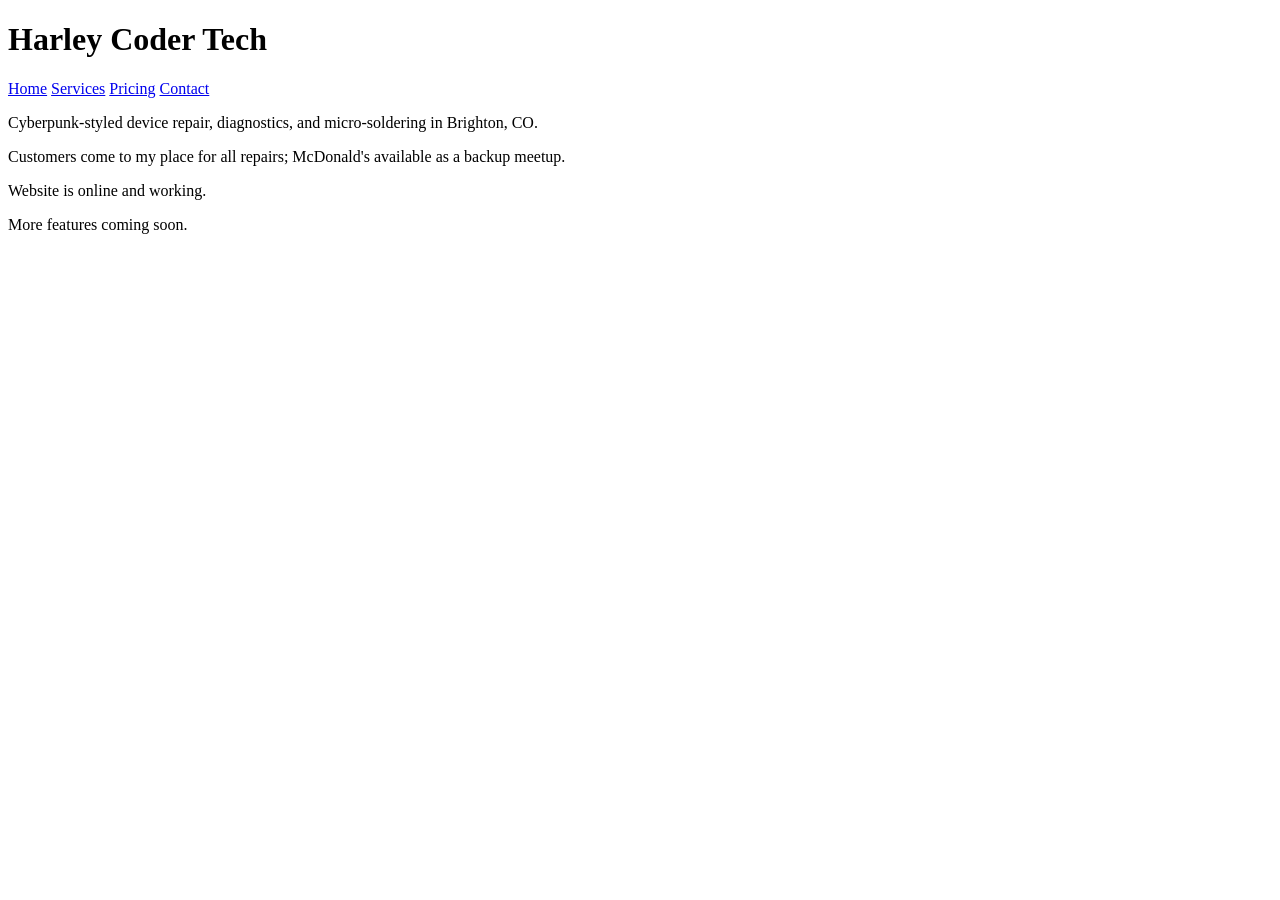
==== commit 73e820ae: "Update index.html" ====
--- a/index.html
+++ b/index.html
@@ -1,44 +1,33 @@
-                      <!DOCTYPE html>
+<!DOCTYPE html>
 <html lang="en">
 <head>
     <meta charset="UTF-8">
     <meta name="viewport" content="width=device-width, initial-scale=1.0">
     <title>Harley Coder Tech</title>
-    <style>
-        body {
-            background-color: #0d0d0d;
-            color: #00ffea;
-            font-family: Arial, sans-serif;
-            text-align: center;
-            padding: 40px;
-        }
-        h1 {
-            font-size: 42px;
-            margin-bottom: 10px;
-        }
-        p {
-            font-size: 20px;
-            margin-top: 5px;
-        }
-        .box {
-            border: 2px solid #00ffea;
-            padding: 20px;
-            margin-top: 30px;
-            display: inline-block;
-            border-radius: 10px;
-            background: rgba(0,255,234,0.05);
-        }
-    </style>
+
+    <!-- External CSS -->
+    <link rel="stylesheet" href="css/style.css">
 </head>
+
 <body>
-    <h1>Harley Coder Tech</h1>
-    <p>Cyberpunk‑styled device repair, diagnostics, and micro‑soldering in Brighton, CO.</p>
-    <p>Customers come to my place for all repairs; McDonald's available as a backup meetup.</p>
+    <header>
+        <h1>Harley Coder Tech</h1>
+        <nav>
+            <a href="index.html">Home</a>
+            <a href="services.html">Services</a>
+            <a href="pricing.html">Pricing</a>
+            <a href="contact.html">Contact</a>
+        </nav>
+    </header>
 
-    <div class="box">
-        <p>Website is online and working.</p>
-        <p>More features coming soon.</p>
+    <div class="container">
+        <p>Cyberpunk‑styled device repair, diagnostics, and micro‑soldering in Brighton, CO.</p>
+        <p>Customers come to my place for all repairs; McDonald's available as a backup meetup.</p>
+
+        <div class="box">
+            <p>Website is online and working.</p>
+            <p>More features coming soon.</p>
+        </div>
     </div>
 </body>
 </html>
-                                                                                                                                                                                                                                                                                                                                                                                                                                                                                                                                                                                                                                                                                                                                                                                                                                                                                                                                                                                                                                                                                                                                                                                                                                                                                                                                                                                                                                                                                                                                                                                                                                                                                                                                                                                                                                                                                                                                                                                                                                                                                                                                                                                                                                                                                                                                                                                                                                                                                                                                                                                                                                                                                                                                                                                                                                                                                                                                                                                                                                                                                                                                                                                                                                                                                                                                                                                                                                                                                                                                                                                                                                                                                                                                                                                                                                                                                                                                                                                                                                                                                                                                                                                                                                                                                                                                                                                                                                                                                                                                                                                                                                                                                                                                                                                                                                                                                                                                                                                                                                                                                                                                                                                                                                                                                                                                                                                                                                                                                                                                                                                                                                                                                                                                                                                                                                                                                                                                                                                                                                                                                                                                                                                                                                                                                                                                                                                                                                                                                                                                                                                                                                                                                                                                                                                                                                                                                                                                                                                                                                                                                                                                                                                                                                                                                                                                                                                                                                                                                                                                                                                                                                                                                                                                                                                                                                                                                                                                                                                                                                                                                                                                                                                                                                                                                                                                                                                                                                                                                                                                                                                                                                                                                                                                                                                                                                                                                                                                                                                                                                                                                                                                                                                                                                                                                                                                                                                                                                                                                                                                                                                                                                                                                                                                                                                                                                                                                                                                                                                                                                                                                                                                                                                                                                                                                                                                                                                                                                                                                                                                                                                                                                                                                                                                                                                                                                                                                                                                                                                                                                                                                                                                                                                                                                                                                                                                                                                                                                                                                                                                                                                                                                                                                                                                                                                                                                                                                                                                                                                                                                                                                                                                                                                                                                                                                                                                                                                                                                                                                                                                                                                                                                                                                                                                                                                                                                                                                                                                                                                                                                                                                                                                                                                                                                                                                                                                                                                                                                                                                                                                                                                                                                                                                                                                                                                                                                                                                                                                                                                                                                                                                                                                                                                                                                                                                                                                                                                                                                                                                                                                                                                                                                                                                                                                                                                                                                                                                                                                                                                                                                                                                                                                                                                                                                                                                                                                                                                                                                                                                                                                                                                                                                                                                                                                                                                                                                                                                                                                                                                                                                                                                                                                                                                                                                                                                                                                                                                                                                                                                                                                                                                                                                                                                                                                                                                                                                                                                                                                                                                                                                                                                                                                                                                                                                                                                                                                                                                                                                                                                                                                                                                                                                                                                                                                                                                                                                                                                                                                                                                                                                                                                                                                                                                                                                                                                                                                                                                                                                                                                                                                                                                                                                                                                                                                                                                                                                                                                                                                                                                                                                                                                                                                                                                                                                                                                                                                                                                                                                                                                                                                                                                                                                                                                                                                                                                                                                                                                                                                                                                                                                                                                                                                                                                                                                                                                                                                                                                                                                                                                                                                                                                                                                                                                                                                                                                                                                                                                                                                                                                                                                                                                                                                                                                                                                                                                                                                                                                                                                                                                                                                                                                                                                                                                                                                                                                                                                                                                                                                                                                                                                                                                                                                                                                                                                                                                                                                                                                                                                                                                                                                                                                                                                                                                                                                                                                                                                                                                                                                                                                                                                                                                                                                                                                                                                                                                                                                                                                                                                                                                                                                                                                                                                                                                                                                                                                                                                                                                                                                                                                                                                                                                                                                                                                                                                                                                                                                                                                                                                                                                                                                                                                                                                                                                                                                                                                                                                                                                                                                                                                                                                                                                                                                                                                                                                                                                                                                                                                                                                                                                                                                                                                                                                                                                                                                                                                                                                                                                                                                                                                                                                                                                                                                                                                                                                                                                                                                                                                                                                                                                                                                                                                                                                                                                                                                                                                                                                                                                                                                                                                                                                                                                                                                                                                                                                                                                                                                                                                                                                                                                                                                                                                                                                                                                                                                                                                                                                                                                                                                                                                                                                                                                                                                                                                                                                                                                                                                                                                                                                                                                                                                                                                                                                                                                                                                                                                                                                                                                                                                                                                                                                                                                                                                                                                                                                                                                                                                                                                                                                                                                                                                                                                                                                                                                                                                                                                                                                                                                                                                                                                                                                                                                                                                                                                                                                                                                                                                                                                                                                                                                                                                                                                                                                                                                                                                                                                                                                                                                                                                                                                                                                                                                                                                                                                                                                                                                                                                                                                                                                                                                                                                                                                                                                                                                                                                                                                                                                                                                                                                                                                                                                                                                                                                                                                                                                                                                                                                                                                                                                                                                                                                                                                                                                                                                                                                                                                                                                                                                                                                                                                                                                                                                                                                                                                                                                                                                                                                                                                                                                                                                                                                                                                                                                                                                                                                                                                                                                                                                                                                                                                                                                                                                                                                                                                                                                                                                                                                                                                                                                                                                                                                                                                                                                                                                                                                                                                                                                                                                                                                                                                                                                                                                                                                                                                                                                                                                                                                                                                                                                                                                                                                                                                                                                                                                                                                                                                                                                                                                                                                                                                                                                                                                                                                                                                                                                                                                                                                                                                                                                                                                                                                                                                                                                                                                                                                                                                                                                                                                                                                                                                                                                                                                                                                                                                                                                                                                                                                                                                                                                                                                                                                                                                                                                                                                                                                                                                                                                                                                                                                                                                                                                                                                                                                                                                                                                                                                                                                                                                                                                                                                                                                                                                                                                                                                                                                                                                                                                                                                                                                                                                                                                                                                                                                                                                                                                                                                                                                                                                                                                                                                                                                                                                                                                                                                                                                                                                                                                                                                                                                                                                                                                                                                                                                                                                                                                                                                                                                                                                                                                                                                                                                                                                                                                                                                                                                                                                                                                                                                                                                                                                                                                                                                                                                                                                                                                                                                                                                                                                                                                                                                                                                                                                                                                                                                                                                                                                                                                                                                                                                                                                                                                                                                                                                                                                                                                                                                                                                                                                                                                                                                                                                                                                                                                                                                                                                                                                                                                                                                                                                                                                                                                                                                                                                                                                                                                                                                                                                                                                                                                                                                                                                                                                                                                                                                                                                                                                                                                                                                                                                                                                                                                                                                                                                                                                                                                                                                                                                                                                                                                                                                                                                                                                                                                                                                                                                                                                                                                                                                                                                                                                                                                                                                                                                                                                                                                                                                                                                                                                                                                                                                                                                                                                                                                                                                                                                                                                                                                                                                                                                                                                                                                                                                                                                                                                                                                                                                                                                                                                                                                                                                                                                                                                                                                                                                                                                                                                                                                                                                                                                                                                                                                                                                                                                                                                                                                                                                                                                                                                                                                                                                                                                                                                                                                                                                                                                                                                                                                                                                                                                                                                                                                                                                                                                                                                                                                                                                                                                                                                                                                                                                                                                                                                                                                                                                                                                                                                                                                                                                                                                                                                                                                                                                                                                                                                                                                                                                                                                                                                                                                                                                                                                                                                                                                                                                                                                                                                                                                                                                                                                                                                                                                                                                                                                                                                                                                                                                                                                                                                                                                                                                                                                                                                                                                                                                                                                                                                                                                                                                                                                                                                                                                                                                                                                                                                                                                                                                                                                                                                                                                                                                                                                                                                                                                                                                                                                                                                                                                                                                                                                                                                                                                                                                                                                                                                                                                                                                                                                                                                                                                                                                                                                                                                                                                                                                                                                                                                                                                                                                                                                                                                                                                                                                                                                                                                                                                                                                                                                                                                                                                                                                                                                                                                                                                                                                                                                                                                                                                                                                                                                                                                                                                                                                                                                                                                                                                                                                                                                                                                                                                                                                                                                                                                                                                                                                                                                                                                                                                                                                                                                                                                                                                                                                                                                                                                                                                                                                                                                                                                                                                                                                                                                                                                                                                                                                                                                                                                                                                                                                                                                                                                                                                                                                                                                                                                                                                                                                                                                                                                                                                                                                                                                                                                                                                                                                                                                                                                                                                                                                                                                                                                                                                                                                                                                                                                                                                                                                                                                                                                                                                                                                                                                                                                                                                                                                                                                                                                                                                                                                                                                                                                                                                                                                                                                                                                                                                                                                                                                                                                                                                                                                                                                                                                                                                                                                                                                                                                                                                                                                                                                                                                                                                                                                                                                                                                                                                                                                                                                                                                                                                                                                                                                                                                                                                                                                                                                                                                                                                                                                                                                                                                                                                                                                                                                                                                                                                                                                                                                                                                                                                                                                                                                                                                                                                                                                                                                                                                                                                                                                                                                                                                                                                                                                                                                                                                                                                                                                                                                                                                                                                                                                                                                                                                                                                                                                                                                                                                                                                                                                                                                                                                                                                                                                                                                                                                                                                                                                                                                                                                                                                                                                                                                                                                                                                                                                                                                                                                                                                                                                                                                                                                                                                                                                                                                                                                                                                                                                                                                                                                                                                                                                                                                                                                                                                                                                                                                                                                                                                                                                                                                                                                                                                                                                                                                                                                                                                                                                                                                                                                                                                                                                                                                                                                                                                                                                                                                                                                                                                                                                                                                                                                                                                                                                                                                                                                                                                                                                                                                                                                                                                                                                                                                                                                                                                                                                                                                                                                                                                                                                                                                                                                                                                                                                                                                                                                                                                                                                                                                                                                                                                                                                                                                                                                                                                                                                                                                                                                                                                                                                                                                                                                                                                                                                                                                                                                                                                                                                                                                                                                                                                                                                                                                                                                                                                                                                                                                                                                                                                                                                                                                                                                                                                                                                                                                                                                                                                                                                                                                                                                                                                                                                                                                                                                                                                                                                                                                                                                                                                                                                                                                                                                                                                                                                                                                                                                                                                                                                                                                                                                                                                                                                                                                                                                                                                                                                                                                                                                                                                                                                                                                                                                                                                                                                                                                                                                                                                                                                                                                                                                                                                                                                                                                                                                                                                                                                                                                                                                                                                                                                                                                                                                                                                                                                                                                                                                                                                                                                                                                                                                                                                                                                                                                                                                                                                                                                                                                                                                                                                                                                                                                                                                                                                                                                                                                                                                                                                                                                                                                                                                                                                                                                                                                                                                                                                                                                                                                                                                                                                                                                                                                                                                                                                                                                                                                                                                                                                                                                                                                                                                                                                                                                                                                                                                                                                                                                                                                                                                                                                                                                                                                                                                                                                                                                                                                                                                                                                                                                                                                                                                                                                                                                                                                                                                                                                                                                                                                                                                                                                                                                                                                                                                                                                                                                                                                                                                                                                                                                                                                                                                                                                                                                                                                                                                                                                                                                                                                                                                                                                                                                                                                                                                                                                                                                                                                                                                                                                                                                                                                                                                                                                                                                                                                                                                                                                                                                                                                                                                                                                                                                                                                                                                                                                                                                                                                                                                                                                                                                                                                                                                                                                                                                                                                                                                                                                                                                                                                                                                                                                                                                                                                                                                                                                                                                                                                                                                                                                                                                                                                                                                                                                                                                                                                                                                                                                                                                                                                                                                                                                                                                                                                                                                                                                                                                                                                                                                                                                                                                                                                                                                                                                                                                                                                                                                                                                                                                                                                                                                                                                                                                                                                                                                                                                                                                                                                                                                                                                                                                                                                                                                                                                                                                                                                                                                                                                                                                                                                                                                                                                                                                                                                                                                                                                                                                                                                                                                                                                                                                                                                                                                                                                                                                                                                                                                                                                                                                                                                                                                                                                                                                                                                                                                                                                                                                                                                                                                                                                                                                                                                                                                                                                                                                                                                                                                                                                                                                                                                                                                                                                                                                                                                                                                                                                                                                                                                                                                                                                                                                                                                                                                                                                                                                                                                                                                                                                                                                                                                                                                                                                                                                                                                                                                                                                                                                                                                                                                                                                                                                                                                                                                                                                                                                                                                                                                                                                                                                                                                                                                                                                                                                                                                                                                                                                                                                                                                                                                                                                                                                                                                                                                                                                                                                                                                                                                                                                                                                                                                                                                                                                                                                                                                                                                                                                                                                                                                                                                                                                                                                                                                                                                                                                                                                                                                                                                                                                                                                                                                                                                                                                                                                                                                                                                                                                                                                                                                                                                                                                                                                                                                                                                                                                                                                                                                                                                                                                                                                                                                                                                                                                                                                                                                                                                                                                                                                                                                                                                                                                                                                                                                                                                                                                                                                                                                                                                                                                                                                                                                                                                                                                                                                                                                                                                                                                                                                                                                                                                                                                                                                                                                                                                                                                                                                                                                                                                                                                                                                                                                                                                                                                                                                                                                                                                                                                                                                                                                                                                                                                                                                                                                                                                                                                                                                                                                                                                                                                                                                                                                                                                                                                                                                                                                                                                                                                                                                                                                                                                                                                                                                                                                                                                                                                                                                                                                                                                                                                                                                                                                                                                                                                                                                                                                                                                                                                                                                                                                                                                                                                                                                                                                                                                                                                                                                                                                                                                                                                                                                                                                                                                                                                                                                                                                                                                                                                                                                                                                                                                                                                                                                                                                                                                                                                                                                                                                                                                                                                                                                                                                                                                                                                                                                                                                                                                                                                                                                                                                                                                                                                                                                                                                                                                                                                                                                                                                                                                                                                                                                                                                                                                                                                                                                                                                                                                                                                                                                                                                                                                                                                                                                                                                                                                                                                                                                                                                                                                                                                                                                                                                                                                                                                                                                                                                                                                                                                                                                                                                                                                                                                                                                                                                                                                                                                                                                                                                                                                                                                                                                                                                                                                                                                                                                                                                                                                                                                                                                                                                                                                                                                                                                                                                                                                                                                                                                                                                                                                                                                                                                                                                                                                                                                                                                                                                                                                                                                                                                                                                                                                                                                                                                                                                                                                                                                                                                                                                                                                                                                                                                                                                                                                                                                                                                                                                                                                                                                                                                                                                                                                                                                                                                                                                                                                                                                                                                                                                                                                                                                                                                                                                                                                                                                                                                                                                                                                                                                                                                                                                                                                                                                                                                                                                                                                                                                                                                                                                                                                                                                                                                                                                                                                                                                                                                                                                                                                                                                                                                                                                                                                                                                                                                                                                                                                                                                                                                                                                                                                                                                                                                                                                                                                                                                                                                                                                                                                                                                                                                                                                                                                                                                                                                                                                                                                                                                                                                                                                                                                                                                                                                                                                                                                                                                                                                                                                                                                                                                                                                                                                                                                                                                                                                                                                                                                                                                                                                                                                                                                                                                                                                                                                                                                                                                                                                                                                                                                                                                                                                                                                                                                                                                                                                                                                                                                                                                                                                                                                                                                                                                                                                                                                                                                                                                                                                                                                                                                                                                                                                                                                                                                                                                                                                                                                                                                                                                                                                                                                                                                                                                                                                                                                                                                                                                                                                                                                                                                                                                                                                                                                                                                                                                                                                                                                                                                                                                                                                                                                                                                                                                                                                                                                                                                                                                                                                                                                                                                                                                                                                                                                                                                                                                                                                                                                                                                                                                                                                                                                                                                                                                                                                                                                                                                                                                                                                                                                                                                                                                                                                                                                                                                                                                                                                                                                                                                                                                                                                                                                                                                                                                                                                                                                                                                                                                                                                                                                                                                                                                                                                                                                                                                                                                                                                                                                                                                                                                                                                                                                                                                                                                                                                                                                                                                                                                                                                                                                                                                                                                                                                                                                                                                                                                                                                                                                                                                                                                                                                                                                                                                                                                                                                                                                                                                                                                                                                                                                                                                                                                                                                                                                                                                                                                                                                                                                                                                                                                                                                                                                                                                                                                                                                                                                                                                                                                                                                                                                                                                                                                                                                                                                                                                                                                                                                                                                                                                                                                                                                                                                                                                                                                                                                                                                                                                                                                                                                                                                                                                                                                                                                                                                                                                                                                                                                                                                                                                                                                                                                                                                                                                                                                                                                                                                                                                                                                                                                                                                                                                                                                                                                                                                                                                                                                                                                                                                                                                                                                                                                                                                                                                                                                                                                                                                                                                                                                                                                                                                                                                                                                                                                                                                                                                                                                                                                                                                                                                                                                                                                                                                                                                                                                                                                                                                                                                                                                                                                                                                                                                                                                                                                                                                                                                                                                                                                                                                                                                                                                                                                                                                                                                                                                                                                                                                                                                                                                                                                                                                                                                                                                                                                                                                                                                                                                                                                                                                                                                                                                                                                                                                                                                                                                                                                                                                                                                                                                                                                                                                                                                                                                                                                                                                                                                                                                                                                                                                                                                                                                                                                                                                                                                                                                                                                                                                                                                                                                                                                                                                                                                                                                                                                                                                                                                                                                                                                                                                                                                                                                                                                                                                                                                                                                                                                                                                                                                                                                                                                                                                                                                                                                                                                                                                                                                                                                                                                                                                                                                                                                                                                                                                                                                                                                                                                                                                                                                                                                                                                                                                                                                                                                                                                                                                                                                                                                                                                                                                                                                                                                                                                                                                                                                                                                                                                                                                                                                                                                                                                                                                                                                                                                                                                                                                                                                                                                                                                                                                                                                                                                                                                                                                                                                                                                                                                                                                                                                                                                                                                                                                                                                                                                                                                                                                                                                                                                                                                                                                                                                                                                                                                                                                                                                                                                                                                                                                                                                                                                                                                                                                                                                                                                                                                                                                                                                                                                                                                                                                                                                                                                                                                                                                                                                                                                                                                                                                                                                                                                                                                                                                                                                                                                                                                                                                                                                                                                                                                                                                                                                                                                                                                                                                                                                                                                                                                                                                                                                                                                                                                                                                                                                                                                                                                                                                                                                                                                                                                                                                                                                                                                                                                                                                                                                                                                                                                                                                                                                                                                                                                                                                                                                                                                                                                                                                                                                                                                                                                                                                                                                                                                                                                                                                                                                                                                                                                                                                                                                                                                                                                                                                                                                                                                                                                                                                                                                                                                                                                                                                                                                                                                                                                                                                                                                                                                                                                                                                                                                                                                                                                                                                                                                                                                                                                                                                                                                                                                                                                                                                                                                                                                                                                                                                                                                                                                                                                                                                                                                                                                                                                                                                                                                                                                                                                                                                                                                                                                                                                                                                                                                                                                                                                                                                                                                                                                                                                                                                                                                                                                                                                                                                                                                                                                                                                                                                                                                                                                                                                                                                                                                                                                                                                                                                                                                                                                                                                                                                                                                                                                                                                                                                                                                                                                                                                                                                                                                                                                                                                                                                                                                                                                                                                                                                                                                                                                                                                                                                                                                                                                                                                                                                                                                                                                                                                                                                                                                                                                                                                                                                                                                                                                                                                                                                                                                                                                                                                                                                                                                                                                                                                                                                                                                                                                                                                                                                                                                                                                                                                                                                                                                                                                                                                                                                                                                                                                                                                                                                                                                                                                                                                                                                                                                                                                                                                                                                                                                                                                                                                                                                                                                                                                                                                                                                                                                                                                                                                                                                                                                                                                                                                                                                                                                                                                                                                                                                                                                                                                                                                                                                                                                                                                                                                                                                                                                                                                                                                                                                                                                                                                                                                                                                                                                                                                                                                                                                                                                                                                                                                                                                                                                                                                                                                                                                                                                                                                                                                                                                                                                                                                                                                                                                                                                                                                                                                                                                                                                                                                                                                                                                                                                                                                                                                                                                                                                                                                                                                                                                                                                                                                                                                                                                                                                                                                                                                                                                                                                                                                                                                                                                                                                                                                                                                                                                                                                                                                                                                                                                                                                                                                                                                                                                                                                                                                                                                                                                                                                                                                                                                                                                                                                                                                                                                                                                                                                                                                                                                                                                                                                                                                                                                                                                                                                                                                                                                                                                                                                                                                                                                                                                                                                                                                                                                                                                                                                                                                                                                                                                                                                                                                                                                                                                                                                                                                                                                                                                                                                                                                                                                                                                                                                                                                                                                                                                                                                                                                                                                                                                                                                                                                                                                                                                                                                                                                                                                                                                                                                                                                                                                                                                                                                                                                                                                                                                                                                                                                                                                                                                                                                                                                                                                                                                                                                                                                                                                                                                                                                                                                                                                                                                                                                                                                                                                                                                                                                                                                                                                                                                                                                                                                                                                                                                                                                                                                                                                                                                                                                                                                                                                                                                                                                                                                                                                                                                                                                                                                                                                                                                                                                                                                                                                                                                                                                                                                                                                                                                                                                                                                                                                                                                                                                                                                                                                                                                                                                                                                                                                                                                                                                                                                                                                                                                                                                                                                                                                                                                                                                                                                                                                                                                                                                                                                                                                                                                                                                                                                                                                                                                                                                                                                                                                                                                                                                                                                                                                                                                                                                                                                                                                                                                                                                                                                                                                                                                                                                                                                                                                                                                                                                                                                                                                                                                                                                                                                                                                                                                                                                                                                                                                                                                                                                                                                                                                                                                                                                                                                                                                                                                                                                                                                                                                                                                                                                                                                                                                                                                                                                                                                                                                                                                                                                                                                                                                                                                                                                                                                                                                                                                                                                                                                                                                                                                                                                                                                                                                                                                                                                                                                                                                                                                                                                                                                                                                                                                                                                                                                                                                                                                                                                                                                                                                                                                                                                                                                                                                                                                                                                                                                                                                                                                                                                                                                                                                                                                                                                                                                                                                                                                                                                                                                                                                                                                                                                                                                                                                                                                                                                                                                                                                                                                                                                                                                                                                                                                                                                                                                                                                                                                                                                                                                                                                                                                                                                                                                                                                                                                                                                                                                                                                                                                                                                                                                                                                                                                                                                                                                                                                                                                                                                                                                                                                                                                                                                                                                                                                                                                                                                                                                                                                                                                                                                                                                                                                                                                                                                                                                                                                                                                                                                                                                                                                                                                                                                                                                                                                                                                                                                                                                                                                                                                                                                                                                                                                                                                                                                                                                                                                                                                                                                                                                                                                                                                                                                                                                                                                                                                                                                                                                                                                                                                                                                                                                                                                                                                                                                                                                                                                                                                                                                                                                                                                                                                                                                                                                                                                                                                                                                                                                                                                                                                                                                                                                                                                                                                                                                                                                                                                                                                                                                                                                                                                                                                                                                                                                                                                                                                                                                                                                                                                                                                                                                                                                                                                                                                                                                                                                                                                                                                                                                                                                                                                                                                                                                                                                                                                                                                                                                                                                                                                                                                                                                                                                                                                                                                                                                                                                                                                                                                                                                                                                                                                                                                                                                                                                                                                                                                                                                                                                                                                                                                                                                                                                                                                                                                                                                                                                                                                                                                                                                                                                                                                                                                                                                                                                                                                                                                                                                                                                                                                                                                                                                                                                                                                                                                                                                                                                                                                                                                                                                                                                                                                                                                                                                                                                                                                                                                                                                                                                                                                                                                                                                                                                                                                                                                                                                                                                                                                                                                                                                                                                                                                                                                                                                                                                                                                                                                                                                                                                                                                                                                                                                                                                                                                                                                                                                                                                                                                                                                                                                                                                                                                                                                                                                                                                                                                                                                                                                                                                                                                                                                                                                                                                                                                                                                                                                                                                                                                                                                                                                                                                                                                                                                                                                                                                                                                                                                                                                                                                                                                                                                                                                                                                                                                                                                                                                                                                                                                                                                                                                                                                                                                                                                                                                                                                                                                                                                                                                                                                                                                                                                                                                                                                                                                                                                                                                                                                                                                                                                                                                                                                                                                                                                                                                                                                                                                                                                                                                                                                                                                                                                                                                                                                                                                                                                                                                                                                                                                                                                                                                                                                                                                                                                                                                                                                                                                                                                                                                                                                                                                                                                                                                                                                                                                                                                                                                                                                                                                                                                                                                                                                                                                                                                                                                                                                                                                                                                                                                                                                                                                                                                                                                                                                                                                                                                                                                                                                                                                                                                                                                                                                                                                                                                                                                                                                                                                                                                                                                                                                                                                                                                                                                                                                                                                                                                                                                                                                                                                                                                                                                                                                                                                                                                                                                                                                                                                                                                                                                                                                                                                                                                                                                                                                                                                                                                                                                                                                                                                                                                                                                                                                                                                                                                                                                                                                                                                                                                                                                                                                                                                                                                                                                                                                                                                                                                                                                                                                                                                                                                                                                                                                                                                                                                                                                                                                                                                                                                                                                                                                                                                                                                                                                                                                                                                                                                                                                                                                                                                                                                                                                                                                                                                                                                                                                                                                                                                                                                                                                                                                                                                                                                                                                                                                                                                                                                                                                                                                                                                                                                                                                                                                                                                                                                                                                                                                                                                                                                                                                                                                                                                                                                                                                                                                                                                                                                                                                                                                                                                                                                                                                                                                                                                                                                                                                                                                                                                                                                                                                                                                                                                                                                                                                                                                                                                                                                                                                                                                                                                                                                                                                                                                                                                                                                                                                                                                                                                                                                                                                                                                                                                                                                                                                                                                                                                                                                                                                                                                                                                                                                                                                                                                                                                                                                                                                                                                                                                                                                                                                                                                                                                                                                                                                                                                                                                                                                                                                                                                                                                                                                                                                                                                                                                                                                                                                                                                                                                                                                                                                                                                                                                                                                                                                                                                                                                                                                                                                                                                                                                                                                                                                                                                                                                                                                                                                                                                                                                                                                                                                                                                                                                                                                                                                                                                                                                                                                                                                                                                                                                                                                                                                                                                                                                                                                                                                                                                                                                                                                                                                                                                                                                                                                                                                                                                                                                                                                                                                                                                                                                                                                                                                                                                                                                                                                                                                                                                                                                                                                                                                                                                                                                                                                                                                                                                                                                                                                                                                                                                                                                                                                                                                                                                                                                                                                                                                                                                                                                                                                                                                                                                                                                                                                                                                                                                                                                                                                                                                                                                                                                                                                                                                                                                                                                                                                                                                                                                                                                                                                                                                                                                                                                                                                                                                                                                                                                                                                                                                                                                                                                                                                                                                                                                                                                                                                                                                                                                                                                                                                                                                                                                                                                                                                                                                                                                                                                                                                                                                                                                                                                                                                                                                                                                                                                                                                                                                                                                                                                                                                                                                                                                                                                                                                                                                                                                                                                                                                                                                                                                                                                                                                                                                                                                                                                                                                                                                                                                                                                                                                                                                                                                                                                                                                                                                                                                                                                                                                                                                                                                                                                                                                                                                                                                                                                                                                                                                                                                                                                                                                                                                                                                                                                                                                                                                                                                                                                                                                                                                                                                                                                                                                                                                                                                                                                                                                                                                                                                                                                                                                                                                                                                                                                                                                                                                                                                                                                                                                                                                                                                                                                                                                                                                                                                                                                                                                                                                                                                                                                                                                                                                                                                                                                                                                                                                                                                                                                                                                                                                                                                                                                                                                                                                                                                                                                                                                                                                                                                                                                                                                                                                                                                                                                                                                                                                                                                                                                                                                                                                                                                                                                                                                                                                                                                                                                                                                                                                                                                                                                                                                                                                                                                                                                                                                                                                                                                                                                                                                                                                                                                                                                                                                                                                                                                                                                                                                                                                                                                                                                                                                                                                                                                                                                                                                                                                                                                                                                                                                                                                                                                                                                                                                                                                                                                                                                                                                                                                                                                                                                                                                                                                                                                                                                                                                                                                                                                                                                                                                                                                                                                                                                                                                                                                                                                                                                                                                                                                                                                                                                                                                                                                                                                                                                                                                                                                                                                                                                                                                                                                                                                                                                                                                                                                                                                                                                                                                                                                                                                                                                                                                                                                                                                                                                                                                                                                                                                                                                                                                                                                                                                                                                                                                                                                                                                                                                                                                                                                                                                                                                                                                                                                                                                                                                                                                                                                                                                                                                                                                                                                                                                                                                                                                                                                                                                                                                                                                                                                                                                                                                                                                                                                                                                                                                                                                                                                                                                                                                                                                                                                                                                                                                                                                                                                                                                                                                                                                                                                                                                                                                                                                                                                                                                                                                                                                                                                                                                                                                                                                                                                                                                                                                                                                                                                                                                                                                                                                                                                                                                                                                                                                                                                                                                                                                                                                                                                                                                                                                                                                                                                                                                                                                                                                                                                                                                                                                                                                                                                                                                                                                                                                                                                                                                                                                                                                                                                                                                                                                                                                                                                                                                                                                                                                                                                                                                                                                                                                                                                                                                                                                                                                                                                                                                                                                                                                                                                                                                                                                                                                                                                                                                                                                                                                                                                                                                                                                                                                                                                                                                                                                                                                                                                                                                                                                                                                                                                                                                                                                                                                                                                                                                                                                                                                                                                                                                                                                                                                                                                                                                                                                                                                                                                                                                                                                                                                                                                                                                                                                                                                                                                                                                                                                                                                                                                                                                                                                                                                                                                                                                                                                                                                                                                                                                                                                                                                                                                                                                                                                                                                                                                                                                                                                                                                                                                                                                                                                                                                                                                                                                                                                                                                                                                                                                                                                                                                                                                                                                                                                                                                                                                                                                                                                                                                                                                                                                                                                                                                                                                                                                                                                                                                                                                                                                                                                                                                                                                                                                                                                                                                                                                                                                                                                                                                                                                                                                                                                                                                                                                                                                                                                                                                                                                                                                                                                                                                                                                                                                                                                                                                                                                                                                                                                                                                                                                                                                                                                                                                                                                                                                                                                                                                                                                                                                                                                                                                                                                                                                                                                                                                                                                                                                                                                                                                                                                                                                                                                                                                                                                                                                                                                                                                                                                                                                                                                                                                                                                                                                                                                                                                                                                                                                                                                                                                                                                                                                                                                                                                                                                                                                                                                                                                                                                                                                                                                                                                                                                                                                                                                                                                                                                                                                                                                                                                                                                                                                                                                                                                                                                                                                                                                                                                                                                                                                                                                                                                                                                                                                                                                                                                                                                                                                                                                                                                                                                                                                                                                                                                                                                                                                                                                                                                                                                                                                                                                                                                                                                                                                                                                                                                                                                                                                                                                                                                                                                                                                                                                                                                                                                                                                                                                                                                                                                                                                                                                                                                                                                                                                                                                                                                                                                                                                                                                                                                                                                                                                                                                                                                                                                                                                                                                                                                                                                                                                                                                                                                                                                                                                                                                                                                                                                                                                                                                                                                                                                                                                                                                                                                                                                                                                                                                                                                                                                                                                                                                                                                                                                                                                                                                                                                                                                                                                                                                                                                                                                                                                                                                                                                                                                                                                                                                                                                                                                                                                                                                                                                                                                                                                                                                                                                                                                                                                                                                                                                                                                                                                                                                                                                                                                                                                                                                                                                                                                                                                                                                                                                                                                                                                                                                                                                                                                                                                                                                                                                                                                                                                                                                                                                                                                                                                                                                                                                                                                                                                                                                                                                                                                                                                                                                                                                                                                                                                                                                                                                                                                                                                                                                                                                                                                                                                                                                                                                                                                                                                                                                                                                                                                                                                                                                                                                                                                                                                                                                                                                                                                                                                                                                                                                                                                                                                                                                                                                                                                                                                                                                                                                                                                                                                                                                                                                                                                                                                                                                                                                                                                                                                                                                                                                                                                                                                                                                                                                                                                                                                                                                                                                                                                                                                                                                                                                                                                                                                                                                                                                                                                                                                                                                                                                                                                                                                                                                                                                                                                                                                                                                                                                                                                                                                                                                                                                                                                                                                                                                                                                                                                                                                                                                                                                                                                                                                                                                                                                                                                                                                                                                                                                                                                                                                                                                                                                                                                                                                                                                                                                                                                                                                                                                                                                                                                                                                                                                                                                                                                                                                                                                                                                                                                                                                                                                                                                                                                                                                                                                                                                                                                                                                                                                                                                                                                                                                                                                                                                                                                                                                                                                                                                                                                                                                                                                                                                                                                                                                                                                                                                                                                                                                                                                                                                                                                                                                                                                                                                                                                                                                                                                                                                                                                                                                                                                                                                                                                                                                                                                                                                                                                                                                                                                                                                                                                                                                                                                                                                                                                                                                                                                                                                                                                                                                                                                                                                                                                                                                                                                                                                                                                                                                                                                                                                                                                                                                                                                                                                                                                                                                                                                                                                                                                                                                                                                                                                                                                                                                                                                                                                                                                                                                                                                                                                                                                                                                                                                                                                                                                                                                                                                                                                                                                                                                                                                                                                                                                                                                                                                                                                                                                                                                                                                                                                                                                                                                                                                                                                                                                                                                                                                                                                                                                                                                                                                                                                                                                                                                                                                                                                                                                                                                                                                                                                                                                                                                                                                                                                                                                                                                                                                                                                                                                                                                                                                                                                                                                                                                                                                                                                                                                                                                                                                                                                                                                                                                                                                                                                                                                                                                                                                                                                                                                                                                                                                                                                                                                                                                                                                                                                                                                                                                                                                                                                                                                                                                                                                                                                                                                                                                                                                                                                                                                                                                                                                                                                                                                                                                                                                                                                                                                                                                                                                                                                                                                                                                                                                                                                                                                                                                                                                                                                                                                                                                                                                                                                                                                                                                                                                                                                                                                                                                                                                                                                                                                                                                                                                                                                                                                                                                                                                                                                                                                                                                                                                                                                                                                                                                                                                                                                                                                                                                                                                                                                                                                                                                                                                                                                                                                                                                                                                                                                                                                                                                                                                                                                                                                                                                                                                                                                                                                                                                                                                                                                                                                                                                                                                                                                                                                                                                                                                                                                                                                                                                                                                                                                                                                                                                                                                                                                                                                                                                                                                                                                                                                                                                                                                                                                                                                                                                                                                                                                                                                                                                                                                                                                                                                                                                                                                                                                                                                                                                                                                                                                                                                                                                                                                                                                                                                                                                                                                                                                                                                                                                                                                                                                                                                                                                                                                                                                                                                                                                                                                                                                                                                                                                                                                                                                                                                                                                                                                                                                                                                                                                                                                                                                                                                                                                                                                                                                                                                                                                                                                                                                                                                                                                                                                                                                                                                                                                                                                                                                                                                                                                                                                                                                                                                                                                                                                                                                                                                                                                                                                                                                                                                                                                                                                                                                                                                                                                                                                                                                                                                                                                                                                                                                                                                                                                                                                                                                                                                                                                                                                                                                                                                                                                                                                                                                                                                                                                                                                                                                                                                                                                                                                                                                                                                                                                                                                                                                                                                                                                                                                                                                                                                                                                                                                                                                                                                                                                                                                                                                                                                                                                                                                                                                                                                                                                                                                                                                                                                                                                                                                                                                                                                                                                                                                                                                                                                                                                                                                                                                                                                                                                                                                                                                                                                                                                                                                                                                                                                                                                                                                                                                                                                                                                                                                                                                                                                                                                                                                                                                                                                                                                                                                                                                                                                                                                                                                                                                                                                                                                                                                                                                                                                                                                                                                                                                                                                                                                                                                                                                                                                                                                                                                                                                                                                                                                                                                                                                                                                                                                                                                                                                                                                                                                                                                                                                                                                                                                                                                                                                                                                                                                                                                                                                                                                                                                                                                                                                                                                                                                                                                                                                                                                                                                                                                                                                                                                                                                                                                                                                                                                                                                                                                                                                                                                                                                                                                                                                                                                                                                                                                                                                                                                                                                                                                                                                                                                                                                                                                                                                                                                                                                                                                                                                                                                                                                                                                                                                                                                                                                                                                                                                                                                                                                                                                                                                                                                                                                                                                                                                                                                                                                                                                                                                                                                                                                                                                                                                                                                                                                                                                                                                                                                                                                                                                                                                                                                                                                                                                                                                                                                                                                                                                                                                                                                                                                                                                                                                                                                                                                                                                                                                                                                                                                                                                                                                                                                                                                                                                                                                                                                                                                                                                                                                                                                                                                                                                                                                                                                                                                                                                                                                                                                                                                                                                                                                                                                                                                                                                                                                                                                                                                                                                                                                                                                                                                                                                                                                                                                                                                                                                                                                                                                                                                                                                                                                                                                                                                                                                                                                                                                                                                                                                                                                                                                                                                                                                                                                                                                                                                                                                                                                                                                                                                                                                                                                                                                                                                                                                                                                                                                                                                                                                                                                                                                                                                                                                                                                                                                                                                                                                                                                                                                                                                                                                                                                                                                                                                                                                                                                                                                                                                                                                                                                                                                                                                                                                                                                                                                                                                                                                                                                                                                                                                                                                                                                                                                                                                                                                                                                                                                                                                                                                                                                                                                                                                                                                                                                                                                                                                                                                                                                                                                                                                                                                                                                                                                                                                                                                                                                                                                                                                                                                                                                                                                                                                                                                                                                                                                                                                                                                                                                                                                                                                                                                                                                                                                                                                                                                                                                                                                                                                                                                                                                                                                                                                                                                                                                                                                                                                                                                                                                                                                                                                                                                                                                                                                                                                                                                                                                                                                                                                                                                                                                                                                                                                                                                                                                                                                                                                                                                                                                                                                                                                                                                                                                                                                                                                                                                                                                                                                                                                                                                                                                                                                                                                                                                                                                                                                                                                                                                                                                                                                                                                                                                                                                                                                                                                                                                                                                                                                                                                                                                                                                                                                                                                                                                                                                                                                                                                                                                                                                                                                                                                                                                                                                                                                                                                                                                                                                                                                                                                                                                                                                                                                                                                                                                                                                                                                                                                                                                                                                                                                                                                                                                                                                                                                                                                                                                                                                                                                                                                                                                                                                                                                                                                                                                                                                                                                                                                                                                                                                                                                                                                                                                                                                                                                                                                                                                                                                                                                                                                                                                                                                                                                                                                                                                                                                                                                                                                                                                                                                                                                                                                                                                                                                                                                                                                                                                                                                                                                                                                                                                                                                                                                                                                                                                                                                                                                                                                                                                                                                                                                                                                                                                                                                                                                                                                                                                                                                                                                                                                                                                                                                                                                                                                                                                                                                                                                                                                                                                                                                                                                                                                                                                                                                                                                                                                                                                                                                                                                                                                                                                                                                                                                                                                                                                                                                                                                                                                                                                                                                                                                                                                                                                                                                                                                                                                                                                                                                                                                                                                                                                                                                                                                                                                                                                                                                                                                                                                                                                                                                                                                                                                                                                                                                                                                                                                                                                                                                                                                                                                                                                                                                                                                                                                                                                                                                                                                                                                                                                                                                                                                                                                                                                                                                                                                                                                                                                                                                                                                                                                                                                                                                                                                                                                                                                                                                                                                                                                                                                                                                                                                                                                                                                                                                                                                                                                                                                                                                                                                                                                                                                                                                                                                                                                                                                                                                                                                                                                                                                                                                                                                                                                                                                                                                                                                                                                                                                                                                                                                                                                                                                                                                                                                                                                                                                                                                                                                                                                                                                                                                                                                                                                                                                                                                                                                                                                                                                                                                                                                                                                                                                                                                                                                                                                                                                                                                                                                                                                                                                                                                                                                                                                                                                                                                                                                                                                                                                                                                                                                                                                                                                                                                                                                                                                                                                                                                                                                                                                                                                                                                                                                                                                                                                                                                                                                                                                                                                                                                                                                                                                                                                                                                                                                                                                                                                                                                                                                                                                                                                                                                                                                                                                                                                                                                                                                                                                                                                                                                                                                                                                                                                                                                                                                                                                                                                                                                                                                                                                                                                                                                                                                                                                                                                                                                                                                                                                                                                                                                                                                                                                                                                                                                                                                                                                                                                                                                                                                                                                                                                                                                                                                                                                                                                                                                                                                                                                                                                                                                                                                                                                                                                                                                                                                                                                                                                                                                                                                                                                                                                                                                                                                                                                                                                                                                                                                                                                                                                                                                                                                                                                                                                                                                                                                                                                                                                                                                                                                                                                                                                                                                                                                                                                                                                                                                                                                                                                                                                                                                                                                                                                                                                                                                                                                                                                                                                                                                                                                                                                                                                                                                                                                                                                                                                                                                                                                                                                                                                                                                                                                                                                                                                                                                                                                                                                                                                                                                                                                                                                                                                                                                                                                                                                                                                                                                                                                                                                                                                                                                                                                                                                                                                                                                                                                                                                                                                                                                                                                                                                                                                                                                                                                                                                                                                                                                                                                                                                                                                                                                                                                                                                                                                                                                                                                                                                                                                                                                                                                                                                                                                                                                                                                                                                                                                                                                                                                                                                                                                                                                                                                                                                                                                                                                                                                                                                                                                                                                                                                                                                                                                                                                                                                                                                                                                                                                                                                                                                                                                                                                                                                                                                                                                                                                                                                                                                                                                                                                                                                                                                                                                                                                                                                                                                                                                                                                                                                                                                                                                                                                                                                                                                                                                                                                                                                                                                                                                                                                                                                                                                                                                                                                                                                                                                                                                                                                                                                                                                                                                                                                                                                                                                                                                                                                                                                                                                                                                                                                                                                                                                                                                                                                                                                                                                                                                                                                                                                                                                                                                                                                                                                                                                                                                                                                                                                                                                                                                                                                                                                                                                                                                                                                                                                                                                                                                                                                                                                                                                                                                                                                                                                                                                                                                                                                                                                                                                                                                                                                                                                                                                                                                                                                                                                                                                                                                                                                                                                                                                                                                                                                                                                                                                                                                                                                                                                                                                                                                                                                                                                                                                                                                                                                                                                                                                                                                                                                                                                                                                                                                                                                                                                                                                                                                                                                                                                                                                                                                                                                                                                                                                                                                                                                                                                                                                                                                                                                                                                                                                                                                                                                                                                                                                                                                                                                                                                                                                                                                                                                                                                                                                                                                                                                                                                                                                                                                                                                                                                                                                                                                                                                                                                                                                                                                                                                                                                                                                                                                                                                                                                                                                                                                                                                                                                                                                                                                                                                                                                                                                                                                                                                                                                                                                                                                                                                                                                                                                                                                                                                                                                                                                                                                                                                                                                                                                                                                                                                                                                                                                                                                                                                                                                                                                                                                                                                                                                                                                                                                                                                                                                                                                                                                                                                                                                                                                                                                                                                                                                                                                                                                                                                                                                                                                                                                                                                                                                                                                                                                                                                                                                                                                                                                                                                                                                                                                                                                                                                                                                                                                                                                                                                                                                                                                                                                                                                                                                                                                                                                                                                                                                                                                                                                                                                                                                                                                                                                                                                                                                                                                                                                                                                                                                                                                                                                                                                                                                                                                                                                                                                                                                                                                                                                                                                                                                                                                                                                                                                                                                                                                                                                                                                                                                                                                                                                                                                                                                                                                                                                                                                                                                                                                                                                                                                                                                                                                                                                                                                                                                                                                                                                                                                                                                                                                                                                                                                                                                                                                                                                                                                                                                                                                                                                                                                                                                                                                                                                                                                                                                                                                                                                                                                                                                                                                                                                                                                                                                                                                                                                                                                                                                                                                                                                                                                                                                                                                                                                                                                                                                                                                                                                                                                                                                                                                                                                                                                                                                                                                                                                                                                                                                                                                                                                                                                                                                                                                                                                                                                                                                                                                                                                                                                                                                                                                                                                                                                                                                                                                                                                                                                                                                                                                                                                                                                                                                                                                                                                                                                                                                                                                                                                                                                                                                                                                                                                                                                                                                                                                                                                                                                                                                               
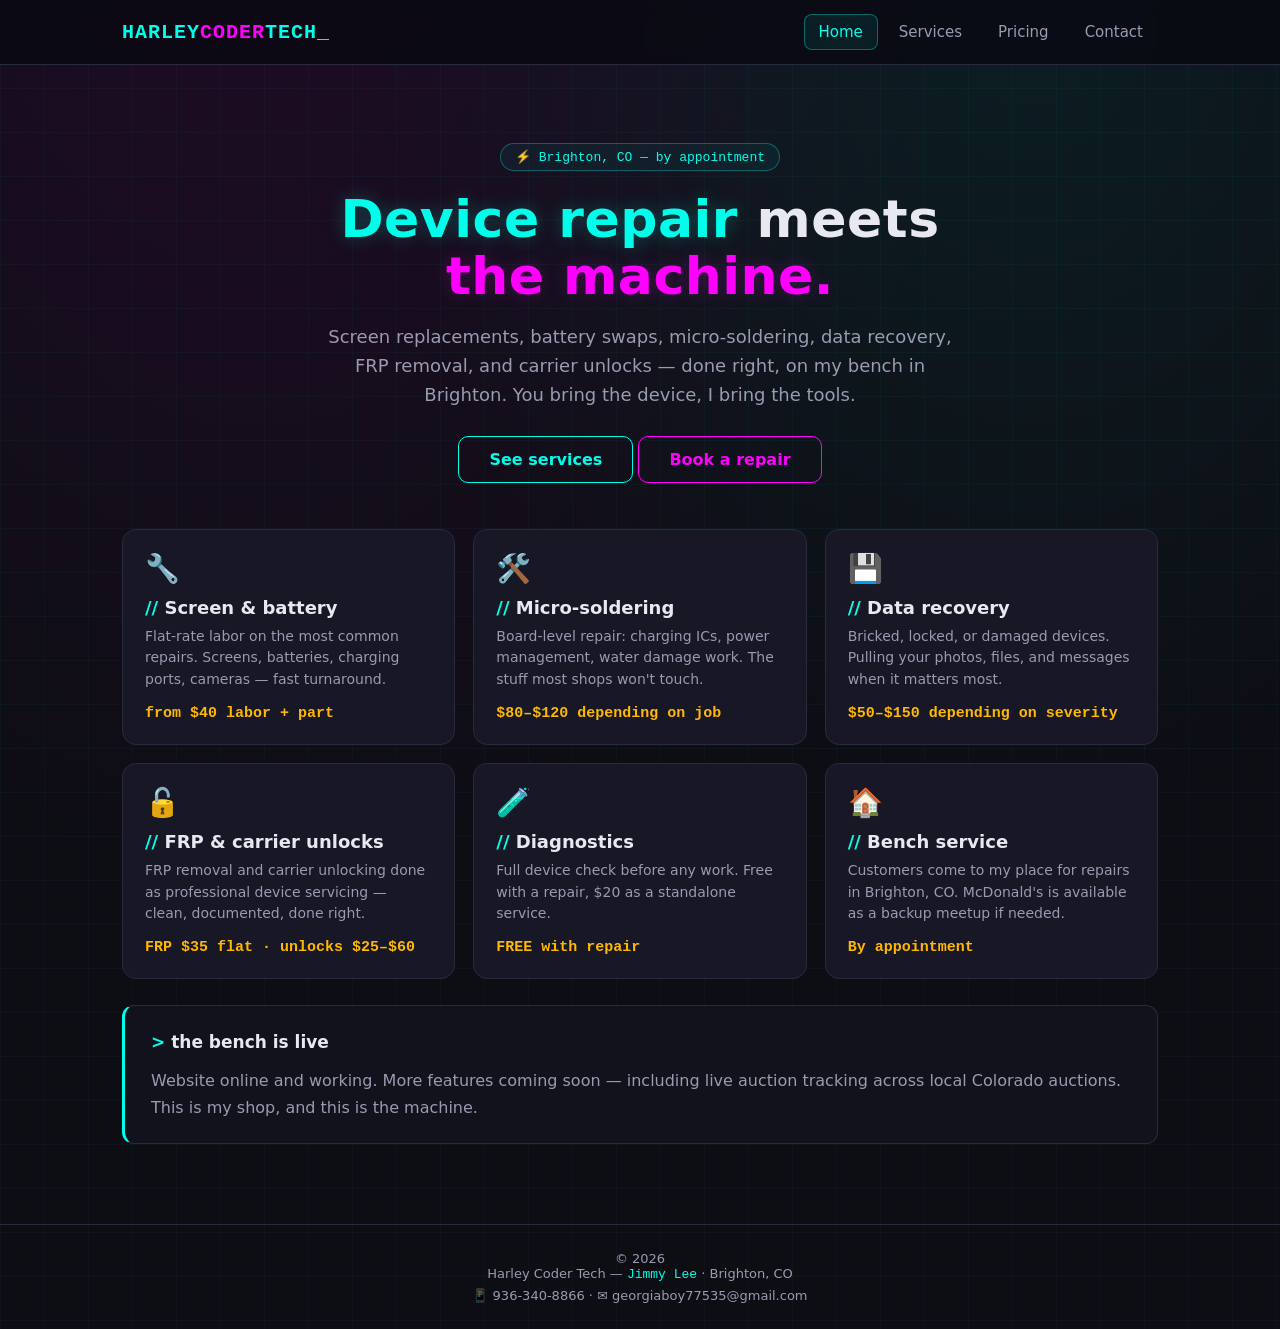
==== commit 12ea30c8: "Full site rebuild: proper folder structure, polished cyberpunk theme, services page, real contact in" ====
--- a/index.html
+++ b/index.html
@@ -1,33 +1,96 @@
 <!DOCTYPE html>
 <html lang="en">
 <head>
-    <meta charset="UTF-8">
-    <meta name="viewport" content="width=device-width, initial-scale=1.0">
-    <title>Harley Coder Tech</title>
+  <meta charset="UTF-8">
+  <meta name="viewport" content="width=device-width, initial-scale=1.0">
+  <title>Harley Coder Tech — Device Repair &amp; Diagnostics | Brighton, CO</title>
+  <meta name="description" content="Cyberpunk-styled device repair, diagnostics, and micro-soldering in Brighton, CO. Screen replacements, batteries, micro-soldering, data recovery, FRP removal, carrier unlocking.">
+  <link rel="stylesheet" href="css/style.css">
+  <link rel="icon" href="images/favicon.svg" type="image/svg+xml">
+</head>
+<body>
+  <header>
+    <div class="nav-wrap">
+      <a class="brand" href="index.html"><span class="h">HARLEY</span><span class="t">CODER</span><span class="h">TECH</span><span class="cursor">_</span></a>
+      <nav>
+        <a href="index.html" class="active">Home</a>
+        <a href="services.html">Services</a>
+        <a href="pricing.html">Pricing</a>
+        <a href="contact.html">Contact</a>
+      </nav>
+    </div>
+  </header>
 
-    <!-- External CSS -->
-    <link rel="stylesheet" href="css/style.css">
-</head>
+  <main>
+    <section class="hero">
+      <span class="tag">⚡ Brighton, CO — by appointment</span>
+      <h1>
+        <span class="glow-cyan">Device repair</span> meets<br>
+        <span class="glow-magenta">the machine.</span>
+      </h1>
+      <p>
+        Screen replacements, battery swaps, micro-soldering, data recovery,
+        FRP removal, and carrier unlocks — done right, on my bench in Brighton.
+        You bring the device, I bring the tools.
+      </p>
+      <a class="btn" href="services.html">See services</a>
+      <a class="btn magenta" href="contact.html">Book a repair</a>
+    </section>
 
-<body>
-    <header>
-        <h1>Harley Coder Tech</h1>
-        <nav>
-            <a href="index.html">Home</a>
-            <a href="services.html">Services</a>
-            <a href="pricing.html">Pricing</a>
-            <a href="contact.html">Contact</a>
-        </nav>
-    </header>
+    <div class="grid">
+      <div class="card">
+        <div class="icon">🔧</div>
+        <h3><span>//</span> Screen &amp; battery</h3>
+        <p>Flat-rate labor on the most common repairs. Screens, batteries, charging ports, cameras — fast turnaround.</p>
+        <span class="price">from $40 labor + part</span>
+      </div>
+      <div class="card">
+        <div class="icon">🛠️</div>
+        <h3><span>//</span> Micro-soldering</h3>
+        <p>Board-level repair: charging ICs, power management, water damage work. The stuff most shops won't touch.</p>
+        <span class="price">$80–$120 depending on job</span>
+      </div>
+      <div class="card">
+        <div class="icon">💾</div>
+        <h3><span>//</span> Data recovery</h3>
+        <p>Bricked, locked, or damaged devices. Pulling your photos, files, and messages when it matters most.</p>
+        <span class="price">$50–$150 depending on severity</span>
+      </div>
+      <div class="card">
+        <div class="icon">🔓</div>
+        <h3><span>//</span> FRP &amp; carrier unlocks</h3>
+        <p>FRP removal and carrier unlocking done as professional device servicing — clean, documented, done right.</p>
+        <span class="price">FRP $35 flat · unlocks $25–$60</span>
+      </div>
+      <div class="card">
+        <div class="icon">🧪</div>
+        <h3><span>//</span> Diagnostics</h3>
+        <p>Full device check before any work. Free with a repair, $20 as a standalone service.</p>
+        <span class="price">FREE with repair</span>
+      </div>
+      <div class="card">
+        <div class="icon">🏠</div>
+        <h3><span>//</span> Bench service</h3>
+        <p>Customers come to my place for repairs in Brighton, CO. McDonald's is available as a backup meetup if needed.</p>
+        <span class="price">By appointment</span>
+      </div>
+    </div>
 
-    <div class="container">
-        <p>Cyberpunk‑styled device repair, diagnostics, and micro‑soldering in Brighton, CO.</p>
-        <p>Customers come to my place for all repairs; McDonald's available as a backup meetup.</p>
+    <div class="box">
+      <h3><span>&gt;</span> the bench is live</h3>
+      <p>
+        Website online and working. More features coming soon — including live
+        auction tracking across local Colorado auctions. This is my shop,
+        and this is the machine.
+      </p>
+    </div>
+  </main>
 
-        <div class="box">
-            <p>Website is online and working.</p>
-            <p>More features coming soon.</p>
-        </div>
-    </div>
+  <footer>
+    <div>Harley Coder Tech — <span class="mono">Jimmy Lee</span> · Brighton, CO</div>
+    <div style="margin-top:6px">📱 936-340-8866 · ✉️ georgiaboy77535@gmail.com</div>
+  </footer>
+
+  <script src="js/main.js"></script>
 </body>
 </html>
--- a/css/style.css
+++ b/css/style.css
@@ -0,0 +1,267 @@
+/* ============================================================
+   Harley Coder Tech — cyberpunk-styled device repair
+   Brighton, CO | Jimmy Lee
+   Theme: neon cyan / magenta on deep black, scanline grid
+   ============================================================ */
+
+:root {
+  --bg: #0d0d14;
+  --bg2: #12121c;
+  --panel: #171726;
+  --cyan: #00ffea;
+  --magenta: #ff00ff;
+  --amber: #ffb800;
+  --text: #e8e8f0;
+  --muted: #9a9ab0;
+  --border: #2a2a3e;
+  --glow-cyan: rgba(0, 255, 234, 0.25);
+  --glow-magenta: rgba(255, 0, 255, 0.2);
+  --font: "Segoe UI", "SF Pro Display", system-ui, sans-serif;
+  --mono: "Cascadia Code", "Consolas", monospace;
+}
+
+* { margin: 0; padding: 0; box-sizing: border-box; }
+
+html { scroll-behavior: smooth; }
+
+body {
+  background: var(--bg);
+  color: var(--text);
+  font-family: var(--font);
+  min-height: 100vh;
+  background-image:
+    radial-gradient(ellipse at 20% -10%, rgba(255, 0, 255, 0.08), transparent 50%),
+    radial-gradient(ellipse at 80% 0%, rgba(0, 255, 234, 0.07), transparent 45%),
+    linear-gradient(rgba(0, 255, 234, 0.03) 1px, transparent 1px),
+    linear-gradient(90deg, rgba(0, 255, 234, 0.03) 1px, transparent 1px);
+  background-size: 100% 100%, 100% 100%, 44px 44px, 44px 44px;
+}
+
+/* ---------- header / nav ---------- */
+header {
+  background: rgba(10, 10, 18, 0.85);
+  backdrop-filter: blur(8px);
+  border-bottom: 1px solid var(--border);
+  position: sticky;
+  top: 0;
+  z-index: 50;
+}
+
+.nav-wrap {
+  max-width: 1080px;
+  margin: 0 auto;
+  padding: 14px 22px;
+  display: flex;
+  align-items: center;
+  justify-content: space-between;
+  gap: 16px;
+  flex-wrap: wrap;
+}
+
+.brand {
+  font-family: var(--mono);
+  font-size: 20px;
+  font-weight: 700;
+  letter-spacing: 1px;
+  text-decoration: none;
+  color: var(--text);
+}
+
+.brand .h { color: var(--cyan); }
+.brand .t { color: var(--magenta); }
+.brand .cursor { color: var(--cyan); animation: blink 1.1s steps(1) infinite; }
+
+@keyframes blink { 50% { opacity: 0; } }
+
+nav { display: flex; gap: 6px; flex-wrap: wrap; }
+
+nav a {
+  color: var(--muted);
+  text-decoration: none;
+  font-size: 15px;
+  font-weight: 500;
+  padding: 8px 14px;
+  border-radius: 8px;
+  transition: all 0.15s;
+  border: 1px solid transparent;
+}
+
+nav a:hover { color: var(--cyan); background: rgba(0, 255, 234, 0.06); }
+
+nav a.active {
+  color: var(--cyan);
+  border-color: rgba(0, 255, 234, 0.35);
+  background: rgba(0, 255, 234, 0.08);
+}
+
+/* ---------- layout ---------- */
+main { max-width: 1080px; margin: 0 auto; padding: 48px 22px 80px; }
+
+.hero { text-align: center; padding: 30px 0 46px; }
+
+.hero .tag {
+  display: inline-block;
+  font-family: var(--mono);
+  font-size: 13px;
+  color: var(--cyan);
+  border: 1px solid rgba(0, 255, 234, 0.3);
+  padding: 5px 14px;
+  border-radius: 999px;
+  margin-bottom: 20px;
+  background: rgba(0, 255, 234, 0.05);
+}
+
+.hero h1 {
+  font-size: clamp(30px, 5vw, 52px);
+  line-height: 1.1;
+  letter-spacing: 0.5px;
+}
+
+.hero h1 .glow-cyan { color: var(--cyan); text-shadow: 0 0 18px var(--glow-cyan); }
+.hero h1 .glow-magenta { color: var(--magenta); text-shadow: 0 0 18px var(--glow-magenta); }
+
+.hero p {
+  color: var(--muted);
+  font-size: 18px;
+  max-width: 640px;
+  margin: 18px auto 0;
+  line-height: 1.6;
+}
+
+.page-head { margin-bottom: 32px; }
+
+.page-head h2 {
+  font-size: 30px;
+  margin-bottom: 8px;
+}
+
+.page-head h2 span { color: var(--cyan); }
+
+.page-head p { color: var(--muted); }
+
+/* ---------- cards / panels ---------- */
+.grid {
+  display: grid;
+  grid-template-columns: repeat(auto-fill, minmax(280px, 1fr));
+  gap: 18px;
+}
+
+.card {
+  background: var(--panel);
+  border: 1px solid var(--border);
+  border-radius: 14px;
+  padding: 22px;
+  transition: transform 0.15s, border-color 0.15s, box-shadow 0.15s;
+}
+
+.card:hover {
+  transform: translateY(-3px);
+  border-color: rgba(0, 255, 234, 0.4);
+  box-shadow: 0 8px 30px rgba(0, 255, 234, 0.08);
+}
+
+.card .icon { font-size: 28px; margin-bottom: 12px; }
+
+.card h3 { font-size: 18px; margin-bottom: 8px; }
+.card h3 span { color: var(--cyan); }
+
+.card p { color: var(--muted); font-size: 14px; line-height: 1.55; }
+
+.card .price {
+  display: block;
+  margin-top: 14px;
+  font-family: var(--mono);
+  font-size: 15px;
+  color: var(--amber);
+  font-weight: 600;
+}
+
+/* ---------- callout boxes ---------- */
+.box {
+  border: 1px solid var(--border);
+  border-left: 3px solid var(--cyan);
+  background: var(--bg2);
+  border-radius: 12px;
+  padding: 22px 26px;
+  margin-top: 26px;
+  line-height: 1.7;
+}
+
+.box.magenta { border-left-color: var(--magenta); }
+
+.box h3 { margin-bottom: 10px; font-size: 17px; }
+.box h3 span { color: var(--cyan); }
+.box.magenta h3 span { color: var(--magenta); }
+
+.box p { color: var(--muted); }
+
+/* ---------- contact ---------- */
+.contact-cards { display: grid; grid-template-columns: repeat(auto-fit, minmax(220px, 1fr)); gap: 16px; margin-top: 26px; }
+
+.contact-card {
+  background: var(--panel);
+  border: 1px solid var(--border);
+  border-radius: 12px;
+  padding: 20px;
+  text-align: center;
+}
+
+.contact-card .label {
+  font-family: var(--mono);
+  font-size: 12px;
+  color: var(--muted);
+  text-transform: uppercase;
+  letter-spacing: 1px;
+}
+
+.contact-card .value {
+  margin-top: 8px;
+  font-size: 17px;
+  font-weight: 600;
+  color: var(--cyan);
+  word-break: break-word;
+}
+
+.contact-card .value a { color: var(--cyan); text-decoration: none; }
+.contact-card .value a:hover { text-decoration: underline; }
+
+/* ---------- buttons ---------- */
+.btn {
+  display: inline-block;
+  margin-top: 26px;
+  padding: 13px 30px;
+  border-radius: 10px;
+  text-decoration: none;
+  font-weight: 700;
+  font-size: 16px;
+  border: 1px solid var(--cyan);
+  color: var(--cyan);
+  background: transparent;
+  transition: all 0.15s;
+}
+
+.btn:hover {
+  background: var(--cyan);
+  color: #001418;
+  box-shadow: 0 0 24px var(--glow-cyan);
+}
+
+.btn.magenta { border-color: var(--magenta); color: var(--magenta); }
+.btn.magenta:hover { background: var(--magenta); color: #1a001a; box-shadow: 0 0 24px var(--glow-magenta); }
+
+/* ---------- footer ---------- */
+footer {
+  border-top: 1px solid var(--border);
+  padding: 26px 22px;
+  text-align: center;
+  color: var(--muted);
+  font-size: 13px;
+}
+
+footer .mono { font-family: var(--mono); color: var(--cyan); }
+
+/* ---------- responsive ---------- */
+@media (max-width: 640px) {
+  .nav-wrap { justify-content: center; }
+  main { padding-top: 30px; }
+}
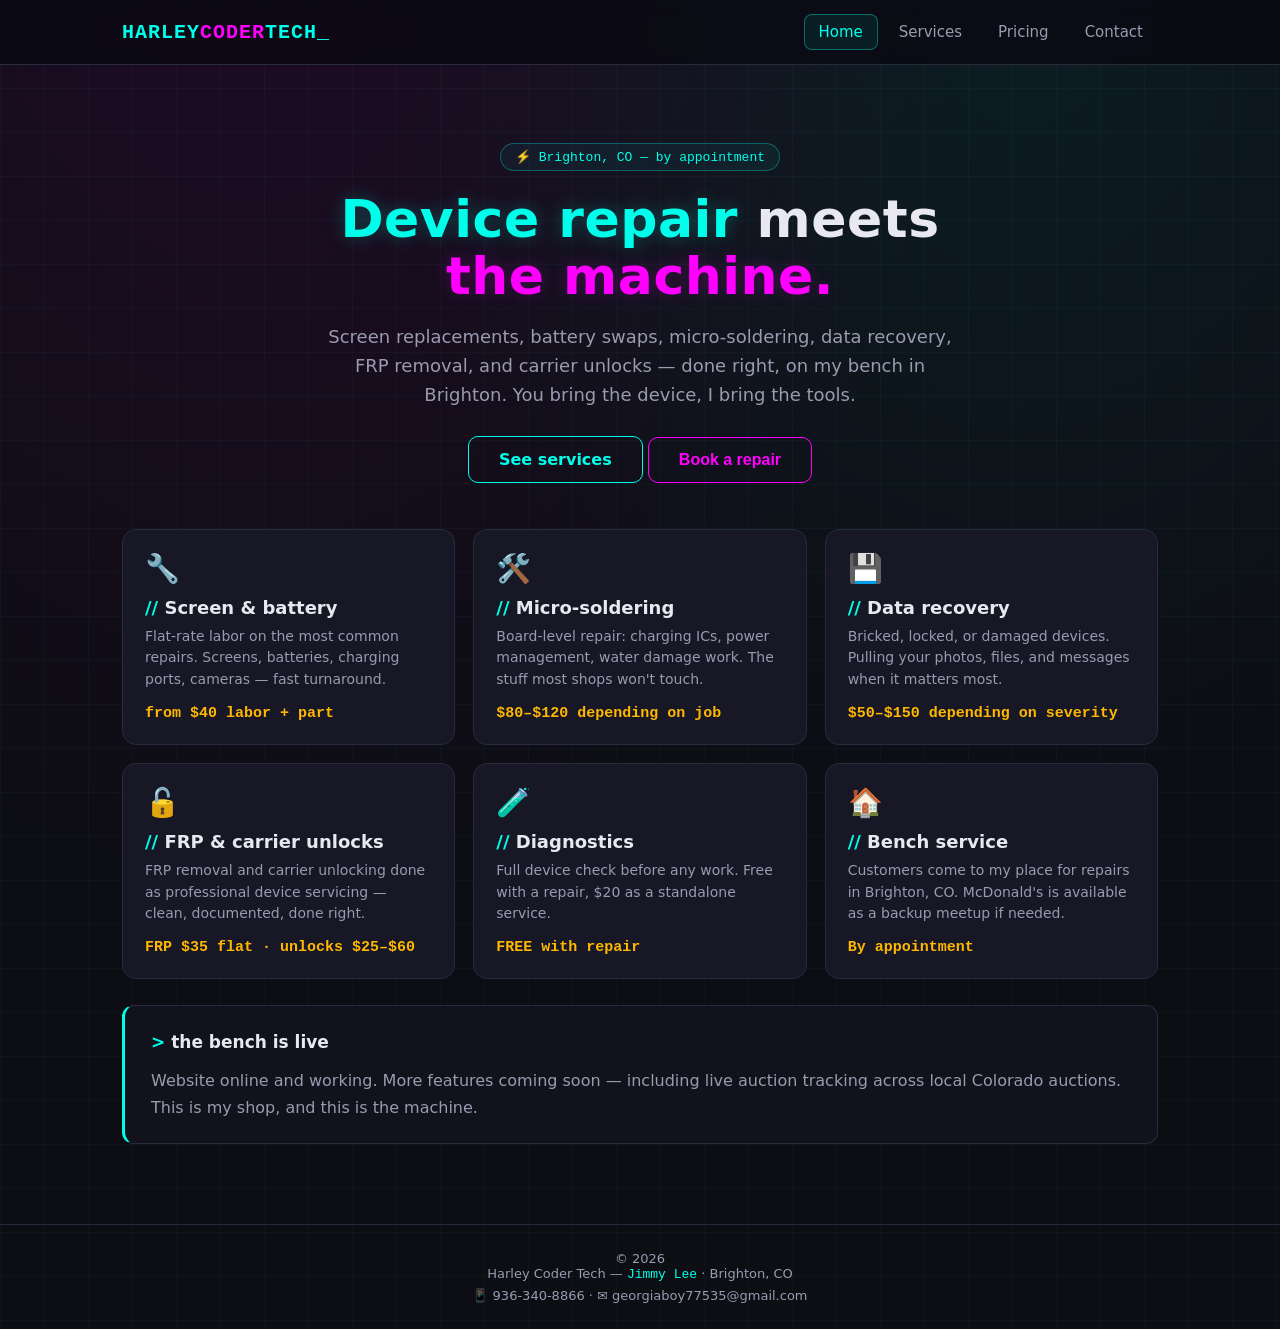
==== commit 87c8f9f6: "Book a repair now opens a booking form popup" ====
--- a/index.html
+++ b/index.html
@@ -34,7 +34,7 @@
         You bring the device, I bring the tools.
       </p>
       <a class="btn" href="services.html">See services</a>
-      <a class="btn magenta" href="contact.html">Book a repair</a>
+      <button class="btn magenta" type="button" data-book-open>Book a repair</button>
     </section>
 
     <div class="grid">
@@ -91,6 +91,23 @@
     <div style="margin-top:6px">📱 936-340-8866 · ✉️ georgiaboy77535@gmail.com</div>
   </footer>
 
+  <div class="modal-backdrop" id="bookModal" hidden>
+    <div class="modal" role="dialog" aria-modal="true" aria-labelledby="bookTitle">
+      <button class="modal-close" type="button" data-book-close aria-label="Close booking form">&times;</button>
+      <h2 id="bookTitle"><span>&gt;</span> book_a_repair_</h2>
+      <p>Fill this out and it opens an email to the shop with your booking ready to send.</p>
+      <form id="bookForm">
+        <label>Name *<input name="name" required autocomplete="name" placeholder="Your name"></label>
+        <label>Device *<input name="device" required placeholder="e.g. Galaxy S23 Ultra, iPhone 13"></label>
+        <label>Problem *<textarea name="problem" required rows="4" placeholder="What is wrong with it? Cracked screen, won't charge, etc."></textarea></label>
+        <label>Phone or email, so I can reply<input name="contact" placeholder="Phone or email (optional)"></label>
+        <button class="btn" type="submit">Send booking</button>
+        <button class="btn magenta" type="button" data-book-close>Cancel</button>
+        <p class="form-note" id="bookNote" hidden>Booking ready &mdash; your email app should have opened. If it did not, copy the text below and send it to georgiaboy77535@gmail.com.</p>
+        <textarea id="bookCopy" hidden readonly rows="6"></textarea>
+      </form>
+    </div>
+  </div>
   <script src="js/main.js"></script>
 </body>
 </html>
